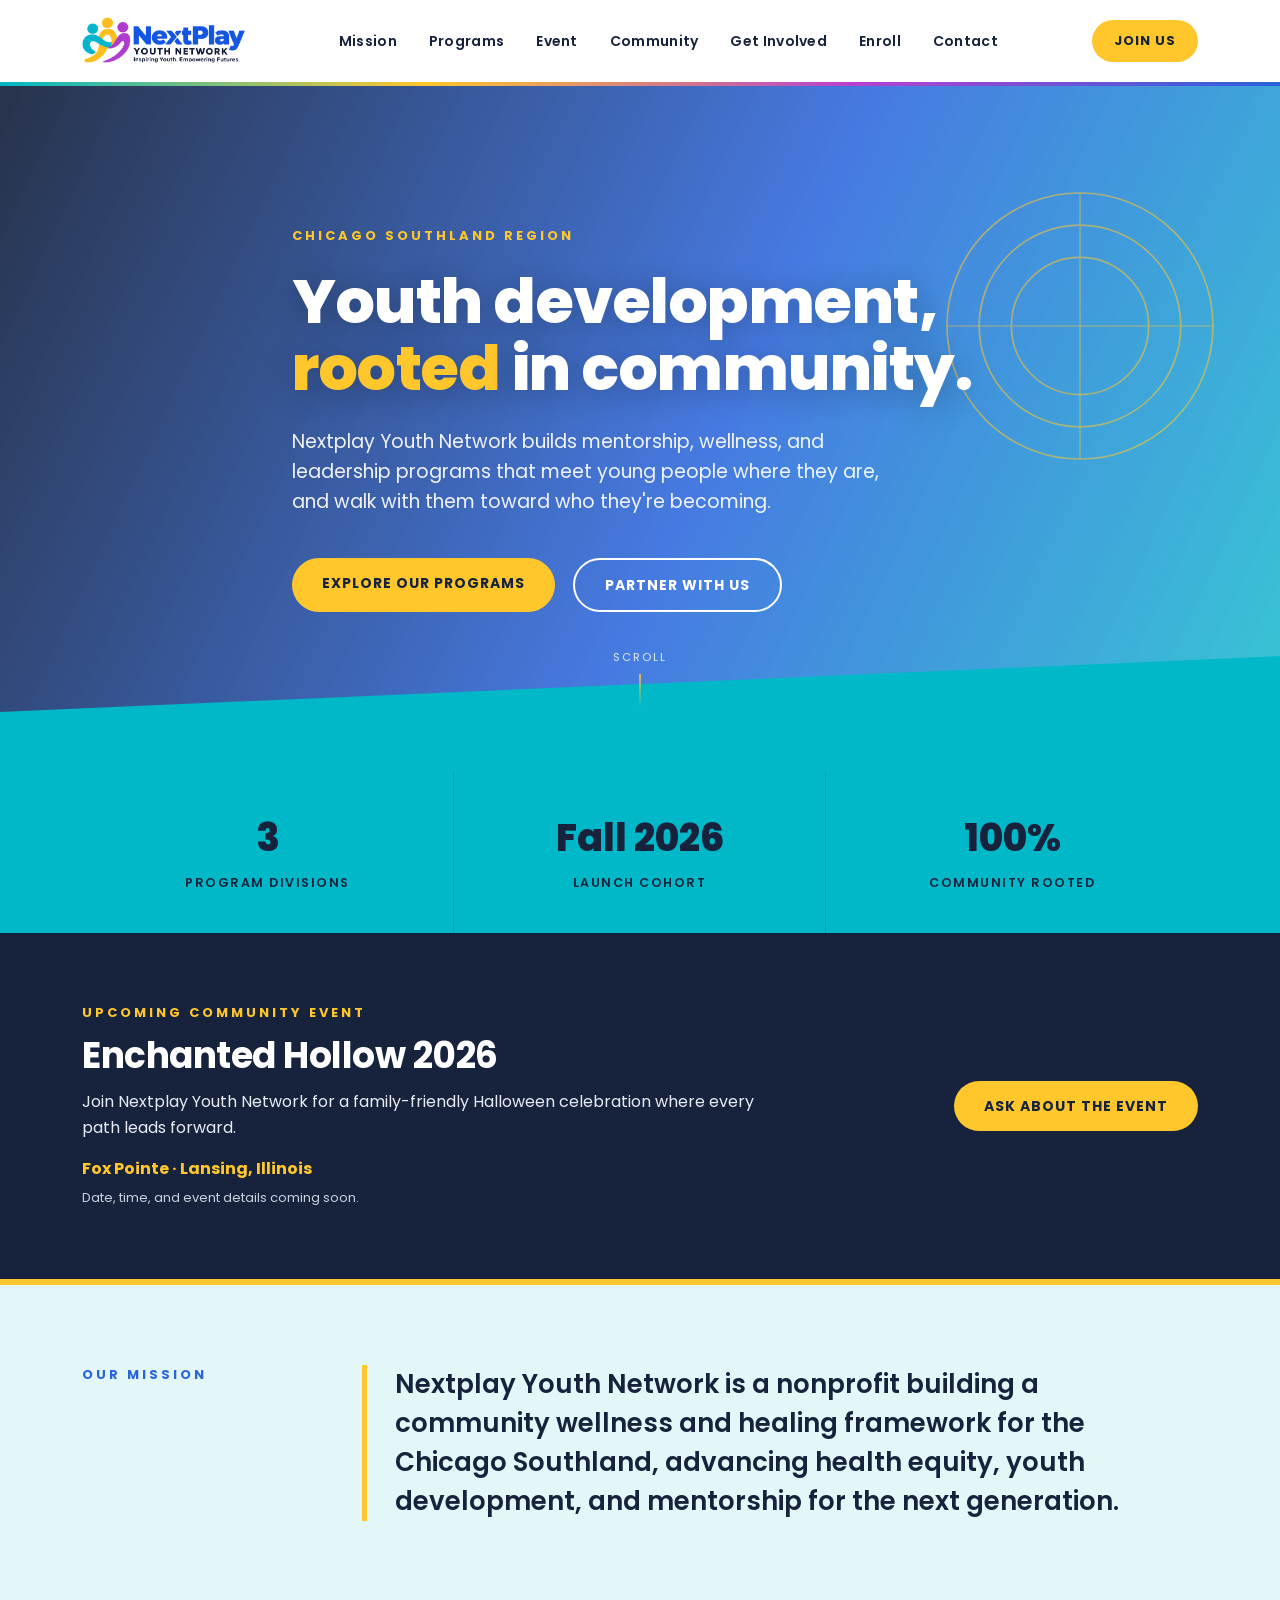
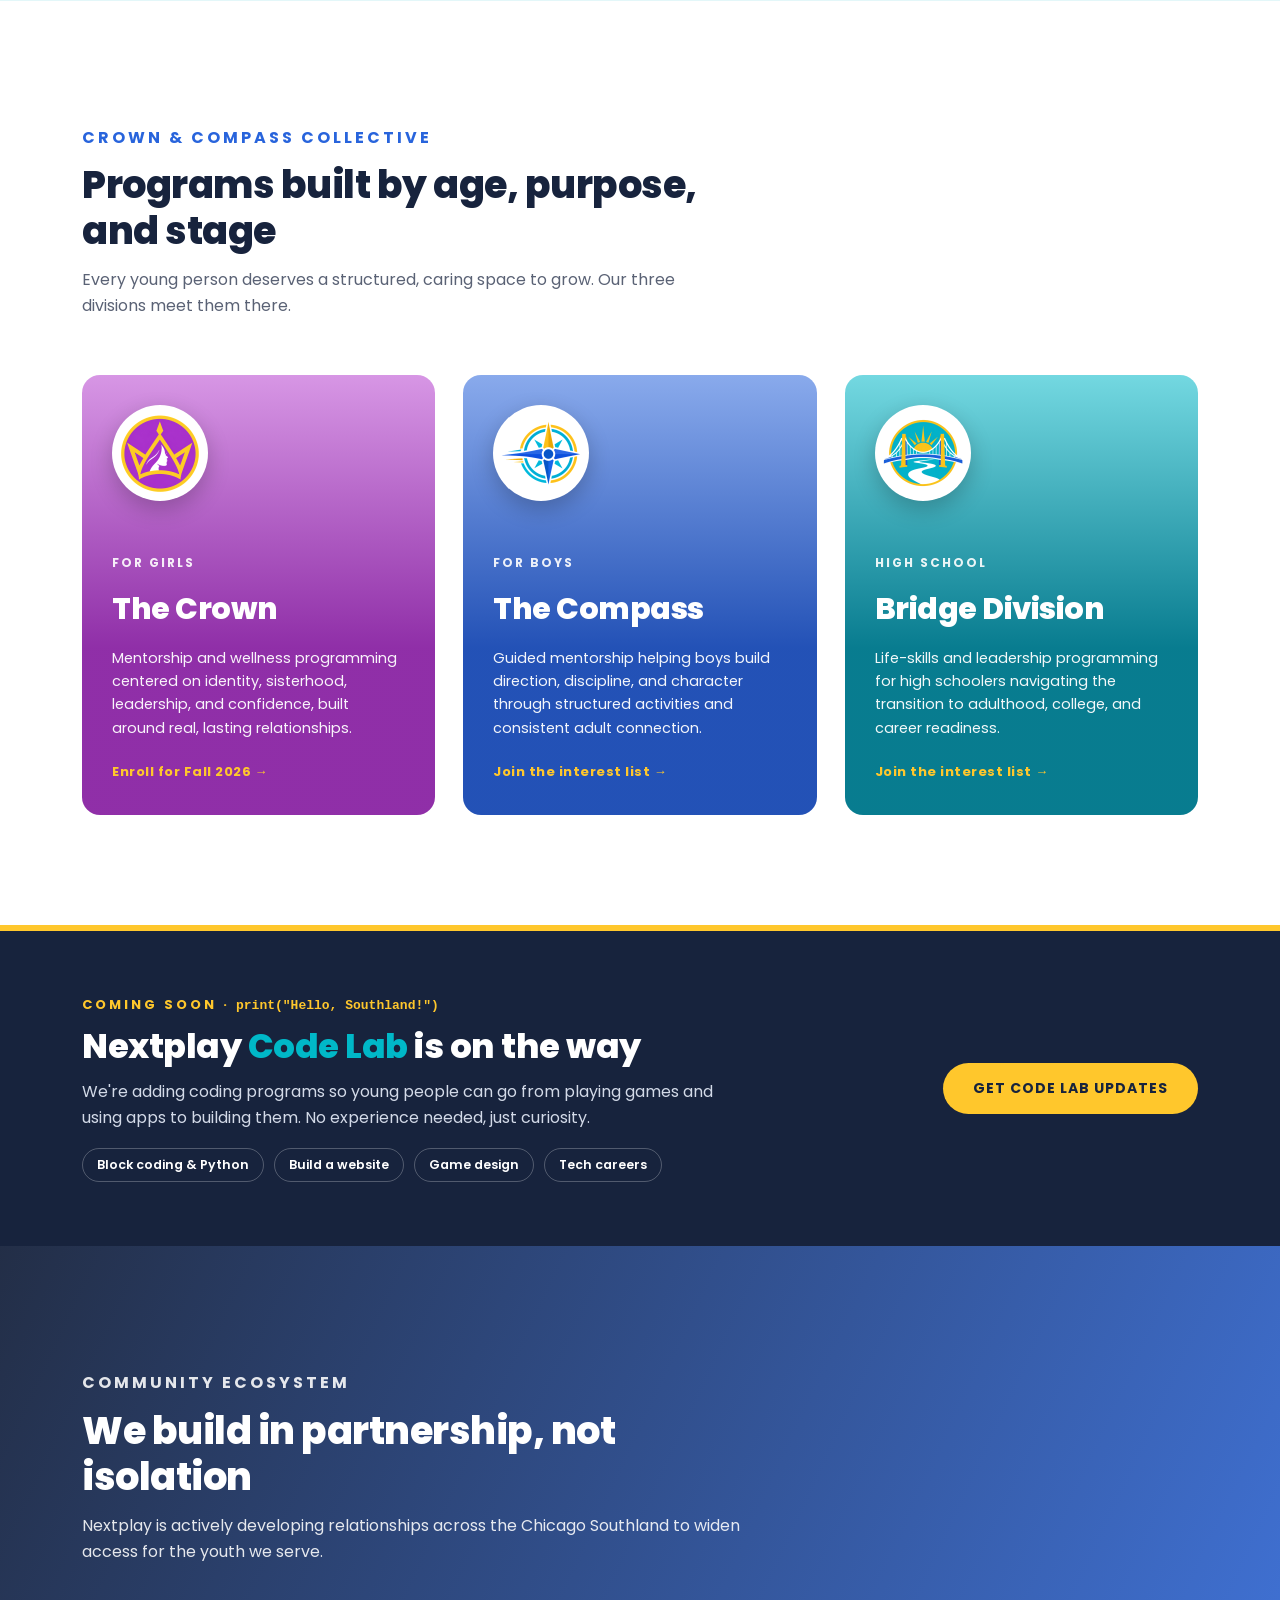
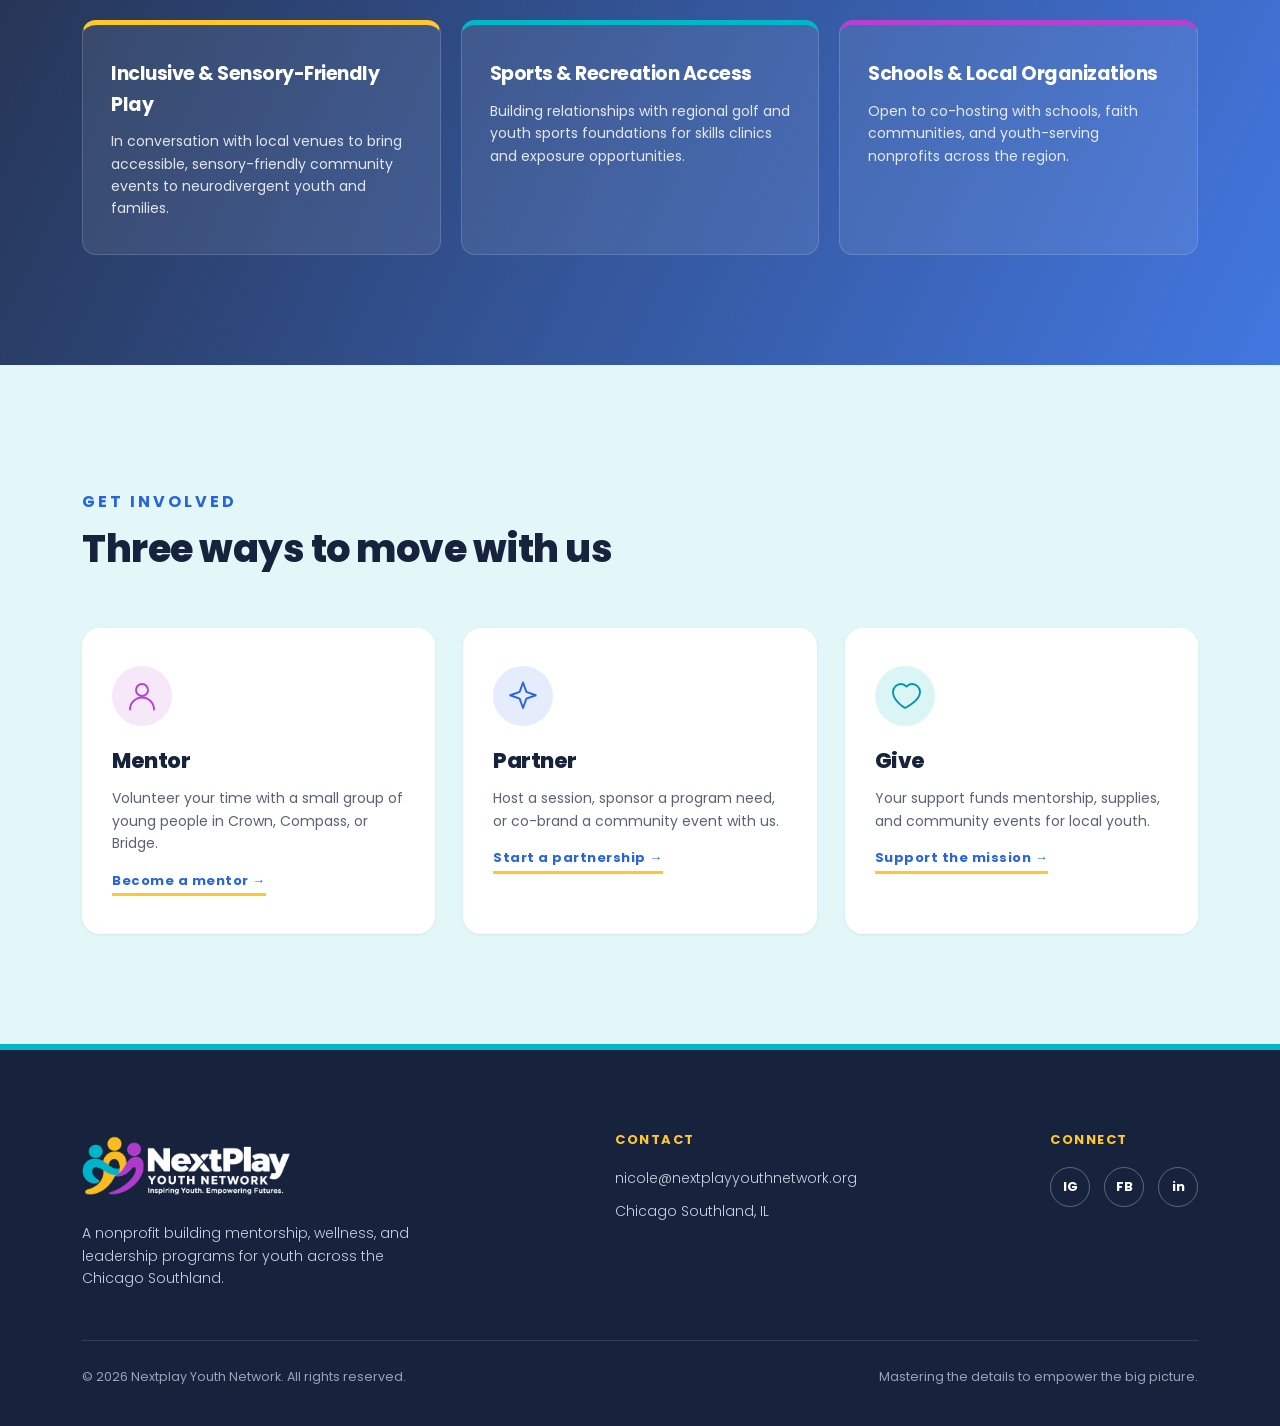
==== index.html @ 308d1b40 "Merge 7c737119743d93fb467760d192dd703721498963 into 0a65daa3599c1ee397dfd725bfc3ded04be7411e" ====
<!DOCTYPE html>
<html lang="en">
<head>
<meta charset="UTF-8" />
<meta name="viewport" content="width=device-width, initial-scale=1.0" />
<title>Nextplay Youth Network</title>
<meta name="description" content="Nextplay Youth Network builds mentorship, wellness, and leadership programs for youth across the Chicago Southland." />
<meta property="og:title" content="Nextplay Youth Network" />
<meta property="og:description" content="Mentorship. Leadership. Community. Home of The Crown, The Compass, and Bridge Division." />
<meta property="og:image" content="https://www.nextplayyouthnetwork.org/og-banner.png" />
<meta property="og:url" content="https://www.nextplayyouthnetwork.org" />
<meta name="twitter:card" content="summary_large_image" />
<meta name="theme-color" content="#2864DC" />
<link rel="icon" type="image/png" href="favicon.png" />
<link rel="apple-touch-icon" href="favicon.png" />
<link rel="preconnect" href="https://fonts.googleapis.com">
<link rel="preconnect" href="https://fonts.gstatic.com" crossorigin>
<link href="https://fonts.googleapis.com/css2?family=Poppins:wght@300;400;500;600;700;800&display=swap" rel="stylesheet">
<style>
  :root{
    --turq:#00B8C8;
    --turq-soft:#E3F7F9;
    --royal:#2864DC;
    --orchid:#B640CF;
    --gold:#FFC72C;
    --paper:#FFFFFF;
    --navy:#17233D;
    --navy-deep:#0F1830;
    --ink:#17233D;
    --gray:#5A6275;
  }
  *{box-sizing:border-box; margin:0; padding:0;}
  html{scroll-behavior:smooth;}
  body{ font-family:'Poppins', sans-serif; color:var(--ink); background:var(--paper); line-height:1.6; overflow-x:hidden; }
  h1,h2,h3,h4,.display{font-family:'Poppins', sans-serif; letter-spacing:-0.5px;}
  a{text-decoration:none; color:inherit;}
  img{display:block; max-width:100%;}
  .wrap{max-width:1180px; margin:0 auto; padding:0 32px;}
  .eyebrow{font-size:13px; font-weight:700; letter-spacing:3px; text-transform:uppercase; color:var(--gold);}
  .eyebrow.dark{color:var(--royal);}

  /* ---------- Reveal-on-scroll ---------- */
  .reveal{ opacity:0; transform:translateY(24px); transition:opacity .7s ease, transform .7s ease; }
  .reveal.in{ opacity:1; transform:translateY(0); }
  .reveal-delay-1{ transition-delay:.08s; }
  .reveal-delay-2{ transition-delay:.16s; }
  .reveal-delay-3{ transition-delay:.24s; }

  /* ---------- NAV ---------- */
  header{ position:sticky; top:0; z-index:50; background:rgba(255,255,255,0.97); backdrop-filter: blur(6px); border-bottom:4px solid transparent; border-image:linear-gradient(90deg,var(--turq),var(--gold),var(--orchid),var(--royal)) 1; transition: box-shadow .3s ease;}
  header.scrolled{ box-shadow:0 6px 24px rgba(23,35,61,0.12); }
  nav{ display:flex; align-items:center; justify-content:space-between; padding:12px 32px; max-width:1180px; margin:0 auto; position:relative;}
  .logo img{ height:58px; width:auto; }
  .nav-links{ display:flex; gap:32px; list-style:none;}
  .nav-links a{ color:var(--navy); font-size:14px; font-weight:600; letter-spacing:0.3px; position:relative; padding-bottom:4px;}
  .nav-links a::after{ content:""; position:absolute; left:0; bottom:0; width:0; height:3px; border-radius:2px; background:var(--gold); transition:width .25s ease;}
  .nav-links a:hover{color:var(--royal);}
  .nav-links a:hover::after{ width:100%; }
  .nav-cta{ background:var(--gold); color:var(--navy); padding:11px 22px; border-radius:40px; font-size:13px; font-weight:700; letter-spacing:1px; text-transform:uppercase; transition:transform .2s ease, box-shadow .2s ease;}
  .nav-cta:hover{ transform:translateY(-2px); box-shadow:0 8px 20px rgba(255,199,44,0.45);}
  .menu-btn{display:none; background:none; border:none; color:var(--royal); font-size:28px; cursor:pointer;}

  /* ---------- HERO ---------- */
  .hero{
    position:relative; color:var(--paper); padding:140px 0 160px; overflow:hidden;
    background:
      linear-gradient(115deg, rgba(23,35,61,0.93) 0%, rgba(40,100,220,0.86) 55%, rgba(0,184,200,0.78) 100%),
      url('https://images.unsplash.com/photo-1582213782179-e0d53f98f2ca?fm=jpg&q=80&w=2400&auto=format&fit=crop') center 30% / cover no-repeat;
  }
  .hero::after{ content:""; position:absolute; bottom:-120px; left:0; right:0; height:180px; background:var(--turq); transform:skewY(-2.5deg); transform-origin:left; z-index:1;}
  .hero-inner{position:relative; z-index:2; max-width:760px;}
  .hero h1{ font-size:62px; line-height:1.08; font-weight:800; margin:22px 0 24px; text-shadow:0 4px 30px rgba(0,0,0,0.25);}
  .hero h1 em{ color:var(--gold); font-style:normal; }
  .hero p.lead{ font-size:19px; color:rgba(255,255,255,0.92); max-width:600px; font-weight:400;}
  .hero-ctas{ margin-top:40px; display:flex; gap:18px; flex-wrap:wrap;}
  .btn{ display:inline-block; padding:14px 30px; font-size:14px; font-weight:700; letter-spacing:1px; text-transform:uppercase; border-radius:40px; transition:transform .18s ease, box-shadow .18s ease;}
  .btn:hover{ transform:translateY(-3px); }
  .btn-gold{ background:var(--gold); color:var(--navy); }
  .btn-gold:hover{ box-shadow:0 12px 28px rgba(255,199,44,0.45); }
  .btn-outline{ border:2px solid var(--paper); color:var(--paper); }
  .btn-outline:hover{ background:rgba(255,255,255,0.14); }

  .ring-motif{ position:absolute; right:60px; top:100px; width:280px; height:280px; z-index:1; opacity:0.55; animation: spin-slow 60s linear infinite;}
  @keyframes spin-slow{ from{ transform:rotate(0deg);} to{ transform:rotate(360deg);} }

  .scroll-cue{ position:absolute; bottom:64px; left:50%; transform:translateX(-50%); z-index:2; display:flex; flex-direction:column; align-items:center; gap:8px; color:var(--paper); font-size:11px; letter-spacing:2px; text-transform:uppercase; opacity:.85;}
  .scroll-cue .dot{ width:2px; height:34px; background:linear-gradient(var(--gold), transparent); animation:scrollpulse 1.8s ease-in-out infinite;}
  @keyframes scrollpulse{ 0%,100%{opacity:.3;} 50%{opacity:1;} }

  /* ---------- STATS STRIP ---------- */
  .stats{ background:var(--turq); padding:0; position:relative; z-index:2;}
  .stats .wrap{ display:grid; grid-template-columns:repeat(3,1fr); }
  .stat-item{ padding:36px 32px 40px; text-align:center; border-right:1px solid rgba(23,35,61,0.15);}
  .stat-item:last-child{ border-right:none; }
  .stat-num{ font-size:38px; font-weight:800; color:var(--navy);}
  .stat-label{ font-size:12.5px; font-weight:600; letter-spacing:1.5px; text-transform:uppercase; color:var(--navy); margin-top:4px;}

  /* ---------- FEATURED EVENT ---------- */
  .featured-event{ background:var(--navy); color:var(--paper); padding:70px 0; border-bottom:6px solid var(--gold); }
  .featured-event .wrap{ display:flex; align-items:center; justify-content:space-between; gap:36px; flex-wrap:wrap; }
  .featured-event h2{ font-size:36px; line-height:1.2; margin:10px 0 12px; }
  .featured-event p.event-copy{ max-width:690px; color:#E7EBF3; font-size:16px; }
  .featured-event .event-place{ color:var(--gold); font-weight:700; margin:16px 0 0; }
  .featured-event .event-note{ font-size:13px; color:#C9D0DE; margin-top:6px; }
  .featured-event .btn{ flex-shrink:0; }

  /* ---------- MISSION STRIP ---------- */
  .mission{ background:var(--turq-soft); padding:80px 0; }
  .mission .wrap{ display:flex; gap:60px; align-items:flex-start; flex-wrap:wrap;}
  .mission-label{ flex:0 0 220px; }
  .mission-text{ flex:1 1 480px; font-size:26px; font-weight:600; color:var(--navy); line-height:1.5; border-left:5px solid var(--gold); padding-left:28px;}

  /* ---------- SECTION HEADERS ---------- */
  section{ padding:110px 0; }
  .section-head{ max-width:660px; margin-bottom:56px;}
  .section-head h2{ font-size:38px; font-weight:800; color:var(--navy); margin-top:12px; line-height:1.2;}
  .section-head p{ color:var(--gray); font-size:16px; margin-top:14px;}

  /* ---------- PROGRAMS ---------- */
  .programs-grid{ display:grid; grid-template-columns:repeat(3, 1fr); gap:28px; }
  .program-card{
    position:relative; border-radius:18px; overflow:hidden; color:var(--paper); min-height:440px;
    display:flex; flex-direction:column; justify-content:flex-end; padding:30px 30px 32px;
    isolation:isolate; transition:transform .35s ease, box-shadow .35s ease;
  }
  .program-card:hover{ transform:translateY(-8px); box-shadow:0 24px 48px rgba(23,35,61,0.28); }
  .program-card::before{ content:""; position:absolute; inset:0; background-size:cover; background-position:center; z-index:-2; transition:transform .5s ease;}
  .program-card:hover::before{ transform:scale(1.08); }
  .program-card::after{ content:""; position:absolute; inset:0; z-index:-1; }
  .program-card.crown::before{ background-image:url('https://images.unsplash.com/photo-1511632765486-a01980e01a18?fm=jpg&q=80&w=1400&auto=format&fit=crop'); }
  .program-card.crown::after{ background:linear-gradient(180deg, rgba(182,64,207,0.55) 0%, rgba(140,40,165,0.97) 62%); }
  .program-card.compass::before{ background-image:url('https://images.unsplash.com/photo-1506869640319-fe1a24fd76dc?fm=jpg&q=80&w=1400&auto=format&fit=crop'); }
  .program-card.compass::after{ background:linear-gradient(180deg, rgba(40,100,220,0.55) 0%, rgba(28,76,180,0.97) 62%); }
  .program-card.bridge::before{ background-image:url('https://images.unsplash.com/photo-1646608220382-4f20ec40b01d?fm=jpg&q=80&w=1400&auto=format&fit=crop'); }
  .program-card.bridge::after{ background:linear-gradient(180deg, rgba(0,184,200,0.55) 0%, rgba(0,120,140,0.97) 62%); }
  .program-badge{ margin-bottom:auto; flex-shrink:0; width:96px; height:96px; border-radius:50%; background:var(--paper); padding:8px; box-shadow:0 8px 22px rgba(0,0,0,0.22); }
  .program-badge img{ width:100%; height:100%; object-fit:contain; }
  .program-tag{ font-size:12px; letter-spacing:2px; text-transform:uppercase; color:var(--paper); font-weight:700; opacity:.9;}
  .program-card h3{ font-size:30px; margin:10px 0 14px; font-weight:800;}
  .program-card p{ font-size:14.5px; color:rgba(255,255,255,0.95); font-weight:400;}
  .program-foot{ margin-top:22px; font-size:13px; font-weight:700; color:var(--gold); letter-spacing:0.5px;}

  /* ---------- IMPACT / ECOSYSTEM ---------- */
  .ecosystem{ position:relative; color:var(--paper); background: linear-gradient(115deg, rgba(23,35,61,0.95), rgba(40,100,220,0.88)), url('https://images.unsplash.com/photo-1593896385987-16bcbf9451e5?fm=jpg&q=80&w=2000&auto=format&fit=crop') center / cover no-repeat fixed; }
  .ecosystem .section-head p{ color:rgba(255,255,255,0.88); }
  .eco-grid{ display:grid; grid-template-columns:repeat(3,1fr); gap:20px;}
  .eco-item{ background:rgba(255,255,255,0.08); border:1px solid rgba(255,255,255,0.16); border-top:5px solid var(--gold); border-radius:14px; padding:34px 28px; transition:background .25s ease, transform .25s ease;}
  .eco-item:nth-child(2){ border-top-color:var(--turq); }
  .eco-item:nth-child(3){ border-top-color:var(--orchid); }
  .eco-item:hover{ background:rgba(255,255,255,0.14); transform:translateY(-4px); }
  .eco-item h4{ font-size:19px; color:var(--paper); margin-bottom:10px; font-weight:700;}
  .eco-item p{ font-size:14px; color:rgba(255,255,255,0.85); font-weight:400;}

  /* ---------- GET INVOLVED ---------- */
  .involved{ background:var(--turq-soft); }
  .involved-grid{ display:grid; grid-template-columns:repeat(3,1fr); gap:28px;}
  .involved-card{ background:var(--paper); padding:38px 30px; border-radius:18px; box-shadow:0 1px 3px rgba(23,35,61,0.08); transition:transform .25s ease, box-shadow .25s ease;}
  .involved-card:hover{ transform:translateY(-6px); box-shadow:0 20px 40px rgba(23,35,61,0.12); }
  .involved-icon{ width:60px; height:60px; border-radius:50%; display:flex; align-items:center; justify-content:center; padding:12px; }
  .involved-icon svg{ width:100%; height:100%; }
  .involved-card:nth-child(1) .involved-icon{ background:rgba(182,64,207,0.12); color:var(--orchid); }
  .involved-card:nth-child(2) .involved-icon{ background:rgba(40,100,220,0.12); color:var(--royal); }
  .involved-card:nth-child(3) .involved-icon{ background:rgba(0,184,200,0.14); color:#0097A4; }
  .involved-card h3{ font-size:21px; font-weight:800; margin:18px 0 10px; color:var(--navy);}
  .involved-card p{ font-size:14px; color:var(--gray);}
  .involved-card a.link{ display:inline-block; margin-top:16px; font-size:13px; font-weight:700; color:var(--royal); letter-spacing:0.5px; border-bottom:3px solid var(--gold); padding-bottom:2px; transition:color .2s ease;}
  .involved-card a.link:hover{ color:var(--navy); }

  /* ---------- CONTACT / FOOTER ---------- */
  footer{ background:var(--navy); color:var(--paper); padding:80px 0 40px; border-top:6px solid var(--turq);}
  .footer-grid{ display:flex; justify-content:space-between; gap:40px; flex-wrap:wrap; padding-bottom:50px; border-bottom:1px solid rgba(255,255,255,0.12);}
  .footer-brand .logo img{ height:74px; margin-bottom:18px; }
  .footer-brand p{ color:#C9D0DE; font-size:14px; max-width:340px; font-weight:300;}
  .footer-col h4{ font-size:13px; letter-spacing:1.5px; text-transform:uppercase; color:var(--gold); margin-bottom:16px; font-weight:700;}
  .footer-col p, .footer-col a{ display:block; color:#C9D0DE; font-size:14px; margin-bottom:10px; font-weight:300;}
  .footer-col a:hover{ color:var(--turq); }
  .social-row{ display:flex; gap:14px; margin-top:8px;}
  .social-row a{ width:40px; height:40px; border:1px solid rgba(255,255,255,0.3); border-radius:50%; display:flex; align-items:center; justify-content:center; font-size:13px; font-weight:700; color:var(--paper); transition:background .2s ease, transform .2s ease;}
  .social-row a:hover{ background:var(--gold); border-color:var(--gold); color:var(--navy); transform:translateY(-3px); }
  .footer-bottom{ padding-top:26px; display:flex; justify-content:space-between; flex-wrap:wrap; gap:10px;}
  .footer-bottom p{ font-size:12.5px; color:#9AA3B8;}


  /* ---------- CODE LAB TEASER ---------- */
  .codelab-strip{ background:var(--navy); color:var(--paper); padding:64px 0; border-top:6px solid var(--gold); }
  .codelab-strip .wrap{ display:flex; align-items:center; justify-content:space-between; gap:36px; flex-wrap:wrap; }
  .codelab-strip h2{ font-size:34px; line-height:1.2; margin:10px 0 12px; font-weight:800; }
  .codelab-strip h2 em{ font-style:normal; color:var(--turq); }
  .codelab-strip p.cl-copy{ max-width:640px; color:#D3DAE8; font-size:16px; }
  .cl-tags{ display:flex; flex-wrap:wrap; gap:10px; margin-top:18px; }
  .cl-tags span{ font-size:12.5px; font-weight:600; padding:6px 14px; border-radius:30px; border:1px solid rgba(255,255,255,0.25); color:var(--paper); }
  .cl-code{ font-family:ui-monospace, Menlo, Consolas, monospace; font-size:13px; color:var(--gold); text-transform:none; letter-spacing:0; }

  @media (max-width: 860px){
    .wrap{ padding:0 20px; }
    nav{ padding:10px 20px; }
    .logo img{ height:46px; }
    .nav-links{ display:none; }
    .nav-cta{ display:none; }
    .menu-btn{ display:block; }
    .hero h1{ font-size:40px; }
    .ring-motif{ width:180px; height:180px; right:-40px; top:40px; opacity:.3; }
    .mission .wrap{ flex-direction:column; gap:20px;}
    .mission-label, .mission-text{ flex:none; }
    .mission-text{ font-size:21px; padding-left:20px; }
    .scroll-cue{ display:none; }
    .programs-grid, .eco-grid, .involved-grid{ grid-template-columns:1fr; }
    .stats .wrap{ grid-template-columns:1fr; }
    .stat-item{ border-right:none; border-bottom:1px solid rgba(23,35,61,0.15);}
    .hero{ padding:90px 0 130px; background-attachment:scroll;}
    .ecosystem{ background-attachment:scroll; }
    section{ padding:70px 0; }
    .section-head h2{ font-size:30px; }
    .featured-event{ padding:56px 0; }
    .featured-event h2{ font-size:30px; }
    .codelab-strip h2{ font-size:28px; }
  }
</style>
</head>
<body>

<header id="siteHeader">
  <nav>
    <a href="#top" class="logo"><img src="nextplay-logo.png" alt="Nextplay Youth Network" /></a>
    <ul class="nav-links">
      <li><a href="#mission">Mission</a></li>
      <li><a href="#programs">Programs</a></li>
      <li><a href="#event">Event</a></li>
      <li><a href="#community">Community</a></li>
      <li><a href="#involved">Get Involved</a></li>
      <li><a href="join.html#enroll">Enroll</a></li>
      <li><a href="#contact">Contact</a></li>
    </ul>
    <a href="join.html" class="nav-cta">Join Us</a>
    <button class="menu-btn">&#9776;</button>
  </nav>
</header>

<section class="hero" id="top">
  <svg class="ring-motif" viewBox="0 0 200 200" fill="none" xmlns="http://www.w3.org/2000/svg">
    <circle cx="100" cy="100" r="95" stroke="#FFC72C" stroke-width="1.2"/>
    <circle cx="100" cy="100" r="72" stroke="#FFC72C" stroke-width="1.2"/>
    <circle cx="100" cy="100" r="49" stroke="#FFC72C" stroke-width="1.2"/>
    <line x1="100" y1="5" x2="100" y2="195" stroke="#FFC72C" stroke-width="0.8"/>
    <line x1="5" y1="100" x2="195" y2="100" stroke="#FFC72C" stroke-width="0.8"/>
  </svg>
  <div class="wrap hero-inner">
    <p class="eyebrow reveal in">Chicago Southland Region</p>
    <h1 class="reveal in">Youth development,<br><em>rooted</em> in community.</h1>
    <p class="lead reveal in">Nextplay Youth Network builds mentorship, wellness, and leadership programs that meet young people where they are, and walk with them toward who they're becoming.</p>
    <div class="hero-ctas reveal in">
      <a href="#programs" class="btn btn-gold">Explore Our Programs</a>
      <a href="#involved" class="btn btn-outline">Partner With Us</a>
    </div>
  </div>
  <div class="scroll-cue"><span>Scroll</span><span class="dot"></span></div>
</section>

<div class="stats">
  <div class="wrap">
    <div class="stat-item reveal"><div class="stat-num">3</div><div class="stat-label">Program Divisions</div></div>
    <div class="stat-item reveal reveal-delay-1"><div class="stat-num">Fall 2026</div><div class="stat-label">Launch Cohort</div></div>
    <div class="stat-item reveal reveal-delay-2"><div class="stat-num">100%</div><div class="stat-label">Community Rooted</div></div>
  </div>
</div>

<section class="featured-event" id="event" aria-labelledby="event-title">
  <div class="wrap">
    <div class="reveal">
      <p class="eyebrow">Upcoming Community Event</p>
      <h2 id="event-title">Enchanted Hollow 2026</h2>
      <p class="event-copy">Join Nextplay Youth Network for a family-friendly Halloween celebration where every path leads forward.</p>
      <p class="event-place">Fox Pointe &middot; Lansing, Illinois</p>
      <p class="event-note">Date, time, and event details coming soon.</p>
    </div>
    <a href="mailto:nicole@nextplayyouthnetwork.org?subject=Enchanted%20Hollow%202026" class="btn btn-gold">Ask About the Event</a>
  </div>
</section>

<section class="mission" id="mission">
  <div class="wrap">
    <div class="mission-label reveal">
      <p class="eyebrow dark">Our Mission</p>
    </div>
    <p class="mission-text reveal reveal-delay-1">Nextplay Youth Network is a nonprofit building a community wellness and healing framework for the Chicago Southland, advancing health equity, youth development, and mentorship for the next generation.</p>
  </div>
</section>

<section id="programs">
  <div class="wrap">
    <div class="section-head reveal">
      <p class="eyebrow dark">Crown & Compass Collective</p>
      <h2>Programs built by age, purpose, and stage</h2>
      <p>Every young person deserves a structured, caring space to grow. Our three divisions meet them there.</p>
    </div>
    <div class="programs-grid">
      <div class="program-card crown reveal">
        <div class="program-badge"><img src="crown-emblem.png" alt="The Crown emblem" /></div>
        <div>
          <span class="program-tag">For Girls</span>
          <h3>The Crown</h3>
          <p>Mentorship and wellness programming centered on identity, sisterhood, leadership, and confidence, built around real, lasting relationships.</p>
        </div>
        <a href="join.html#enroll" class="program-foot">Enroll for Fall 2026 &rarr;</a>
      </div>
      <div class="program-card compass reveal reveal-delay-1">
        <div class="program-badge"><img src="compass-emblem.png" alt="The Compass emblem" /></div>
        <div>
          <span class="program-tag">For Boys</span>
          <h3>The Compass</h3>
          <p>Guided mentorship helping boys build direction, discipline, and character through structured activities and consistent adult connection.</p>
        </div>
        <a href="join.html#interest" class="program-foot">Join the interest list &rarr;</a>
      </div>
      <div class="program-card bridge reveal reveal-delay-2">
        <div class="program-badge"><img src="bridge-emblem.png" alt="Bridge Division emblem" /></div>
        <div>
          <span class="program-tag">High School</span>
          <h3>Bridge Division</h3>
          <p>Life-skills and leadership programming for high schoolers navigating the transition to adulthood, college, and career readiness.</p>
        </div>
        <a href="join.html#interest" class="program-foot">Join the interest list &rarr;</a>
      </div>
    </div>
  </div>
</section>

<section class="codelab-strip" id="codelab" aria-labelledby="codelab-title">
  <div class="wrap">
    <div class="reveal">
      <p class="eyebrow">Coming Soon &middot; <span class="cl-code">print("Hello, Southland!")</span></p>
      <h2 id="codelab-title">Nextplay <em>Code Lab</em> is on the way</h2>
      <p class="cl-copy">We're adding coding programs so young people can go from playing games and using apps to building them. No experience needed, just curiosity.</p>
      <div class="cl-tags"><span>Block coding &amp; Python</span><span>Build a website</span><span>Game design</span><span>Tech careers</span></div>
    </div>
    <a href="join.html#codelab" class="btn btn-gold">Get Code Lab Updates</a>
  </div>
</section>

<section class="ecosystem" id="community">
  <div class="wrap">
    <div class="section-head reveal">
      <p class="eyebrow">Community Ecosystem</p>
      <h2 style="color:#fff;">We build in partnership, not isolation</h2>
      <p>Nextplay is actively developing relationships across the Chicago Southland to widen access for the youth we serve.</p>
    </div>
    <div class="eco-grid reveal reveal-delay-1">
      <div class="eco-item">
        <h4>Inclusive & Sensory-Friendly Play</h4>
        <p>In conversation with local venues to bring accessible, sensory-friendly community events to neurodivergent youth and families.</p>
      </div>
      <div class="eco-item">
        <h4>Sports & Recreation Access</h4>
        <p>Building relationships with regional golf and youth sports foundations for skills clinics and exposure opportunities.</p>
      </div>
      <div class="eco-item">
        <h4>Schools & Local Organizations</h4>
        <p>Open to co-hosting with schools, faith communities, and youth-serving nonprofits across the region.</p>
      </div>
    </div>
  </div>
</section>

<section class="involved" id="involved">
  <div class="wrap">
    <div class="section-head reveal">
      <p class="eyebrow dark">Get Involved</p>
      <h2>Three ways to move with us</h2>
    </div>
    <div class="involved-grid">
      <div class="involved-card reveal">
        <div class="involved-icon">
          <svg viewBox="0 0 48 48" fill="none" xmlns="http://www.w3.org/2000/svg">
            <circle cx="24" cy="16" r="8" stroke="currentColor" stroke-width="2.5"/>
            <path d="M8 42c0-8.8 7.2-16 16-16s16 7.2 16 16" stroke="currentColor" stroke-width="2.5" stroke-linecap="round"/>
          </svg>
        </div>
        <h3>Mentor</h3>
        <p>Volunteer your time with a small group of young people in Crown, Compass, or Bridge.</p>
        <a href="join.html#mentor" class="link">Become a mentor &rarr;</a>
      </div>
      <div class="involved-card reveal reveal-delay-1">
        <div class="involved-icon">
          <svg viewBox="0 0 48 48" fill="none" xmlns="http://www.w3.org/2000/svg">
            <path d="M24 6l4.5 12.5L41 23l-12.5 4.5L24 40l-4.5-12.5L7 23l12.5-4.5L24 6z" stroke="currentColor" stroke-width="2.5" stroke-linejoin="round"/>
          </svg>
        </div>
        <h3>Partner</h3>
        <p>Host a session, sponsor a program need, or co-brand a community event with us.</p>
        <a href="join.html#interest" class="link">Start a partnership &rarr;</a>
      </div>
      <div class="involved-card reveal reveal-delay-2">
        <div class="involved-icon">
          <svg viewBox="0 0 48 48" fill="none" xmlns="http://www.w3.org/2000/svg">
            <path d="M24 40S8 30.5 8 18.5C8 12.7 12.7 8 18.5 8c3 0 5.7 1.3 7.5 3.4C27.8 9.3 30.5 8 33.5 8 39.3 8 44 12.7 44 18.5 44 30.5 24 40 24 40z" stroke="currentColor" stroke-width="2.5" stroke-linejoin="round"/>
          </svg>
        </div>
        <h3>Give</h3>
        <p>Your support funds mentorship, supplies, and community events for local youth.</p>
        <a href="#contact" class="link">Support the mission &rarr;</a>
      </div>
    </div>
  </div>
</section>

<footer id="contact">
  <div class="wrap">
    <div class="footer-grid">
      <div class="footer-brand">
        <a href="#top" class="logo"><img src="nextplay-logo-white.png" alt="Nextplay Youth Network" /></a>
        <p>A nonprofit building mentorship, wellness, and leadership programs for youth across the Chicago Southland.</p>
      </div>
      <div class="footer-col">
        <h4>Contact</h4>
        <a href="mailto:nicole@nextplayyouthnetwork.org">nicole@nextplayyouthnetwork.org</a>
        <p>Chicago Southland, IL</p>
      </div>
      <div class="footer-col">
        <h4>Connect</h4>
        <div class="social-row">
          <a href="https://www.instagram.com/nextplayyouthnetwork" title="Instagram" target="_blank">IG</a>
          <a href="https://www.facebook.com/nextplayyouthnetwork" title="Facebook" target="_blank">FB</a>
          <a href="https://www.linkedin.com/company/nextplayyouthnetwork" title="LinkedIn" target="_blank">in</a>
        </div>
      </div>
    </div>
    <div class="footer-bottom">
      <p>&copy; 2026 Nextplay Youth Network. All rights reserved.</p>
      <p>Mastering the details to empower the big picture.</p>
    </div>
  </div>
</footer>

<script>
  // Mobile menu
  const menuBtn = document.querySelector('.menu-btn');
  const navLinks = document.querySelector('.nav-links');
  menuBtn.addEventListener('click', () => {
    const open = navLinks.style.display === 'flex';
    navLinks.style.display = open ? 'none' : 'flex';
    navLinks.style.flexDirection = 'column';
    navLinks.style.position = 'absolute';
    navLinks.style.top = '70px';
    navLinks.style.right = '20px';
    navLinks.style.background = '#FFFFFF';
    navLinks.style.boxShadow = '0 12px 30px rgba(23,35,61,0.18)';
    navLinks.style.padding = '20px 28px';
    navLinks.style.borderRadius = '4px';
    navLinks.style.gap = '18px';
  });

  // Sticky header shadow on scroll
  const header = document.getElementById('siteHeader');
  window.addEventListener('scroll', () => {
    header.classList.toggle('scrolled', window.scrollY > 20);
  });

  // Scroll reveal animations
  const revealEls = document.querySelectorAll('.reveal');
  const io = new IntersectionObserver((entries) => {
    entries.forEach(entry => {
      if (entry.isIntersecting) {
        entry.target.classList.add('in');
        io.unobserve(entry.target);
      }
    });
  }, { threshold: 0.15 });
  revealEls.forEach(el => io.observe(el));
</script>

</body>
</html>
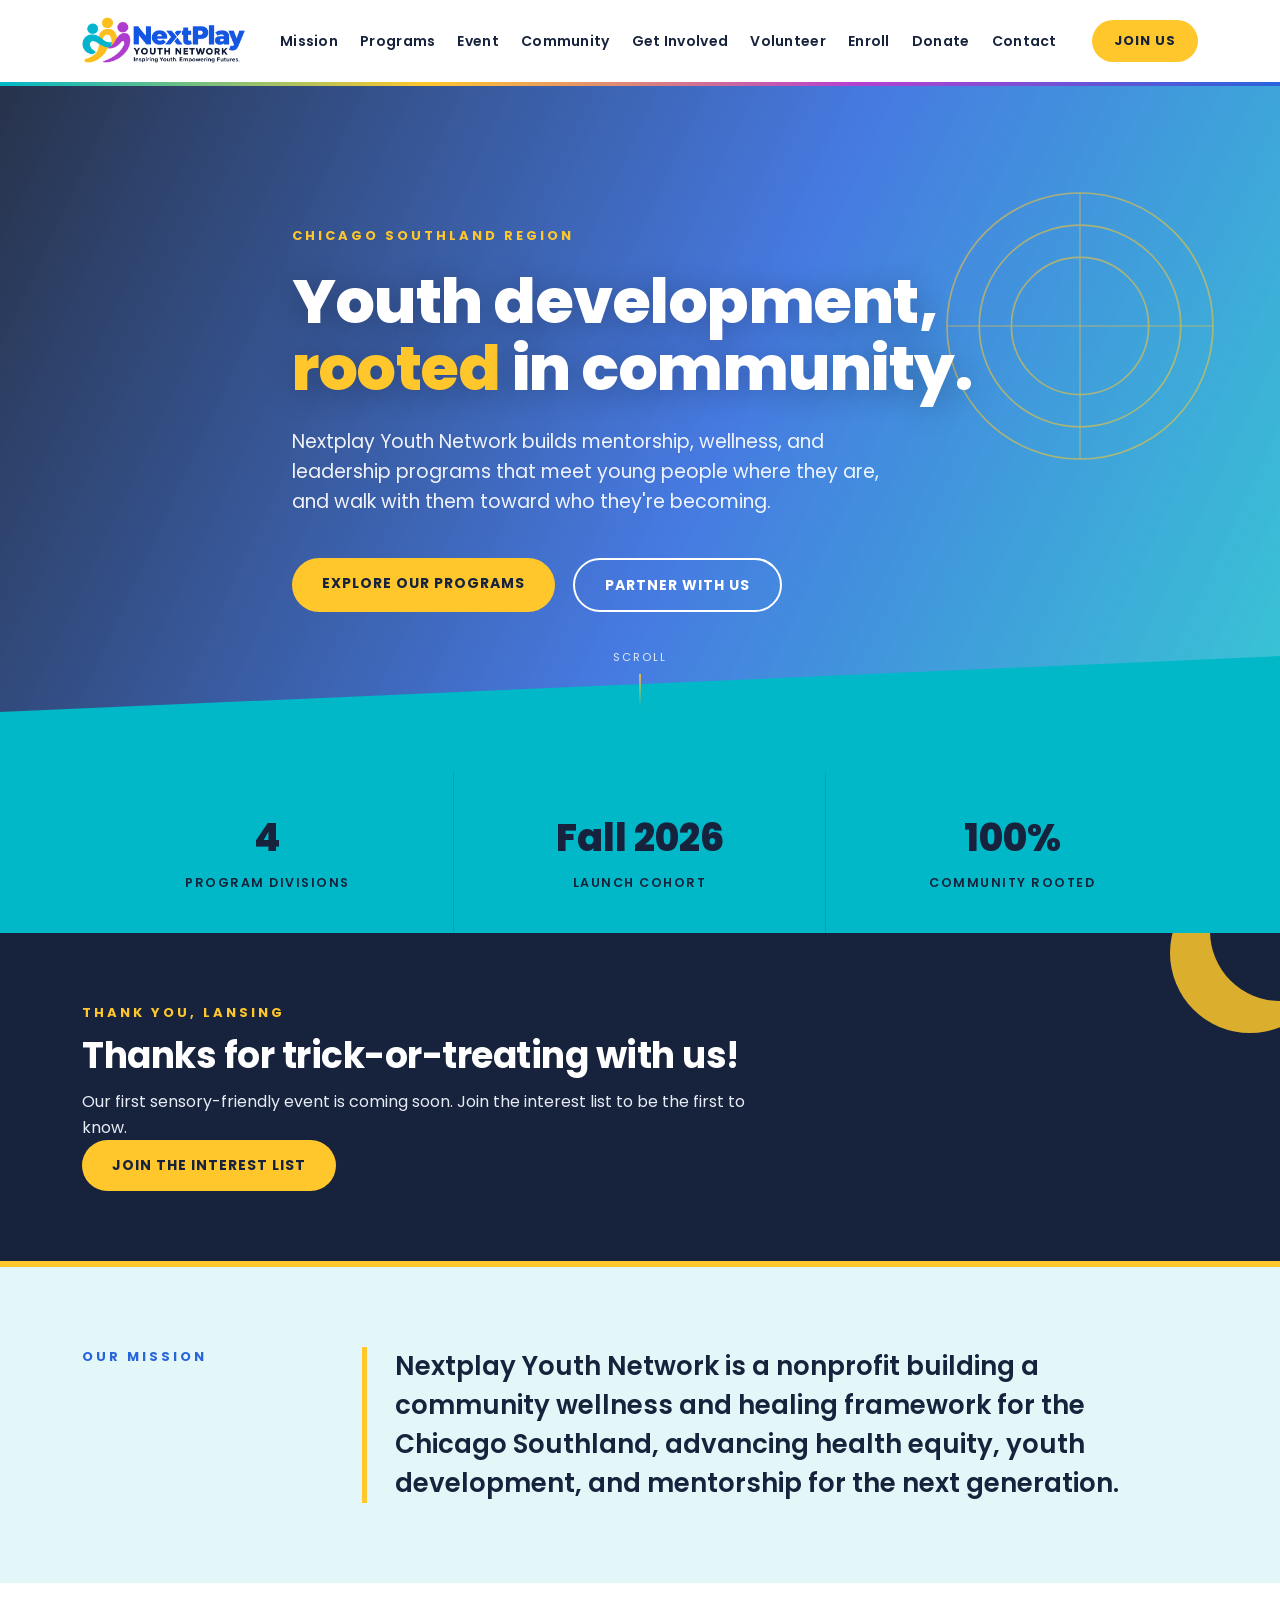
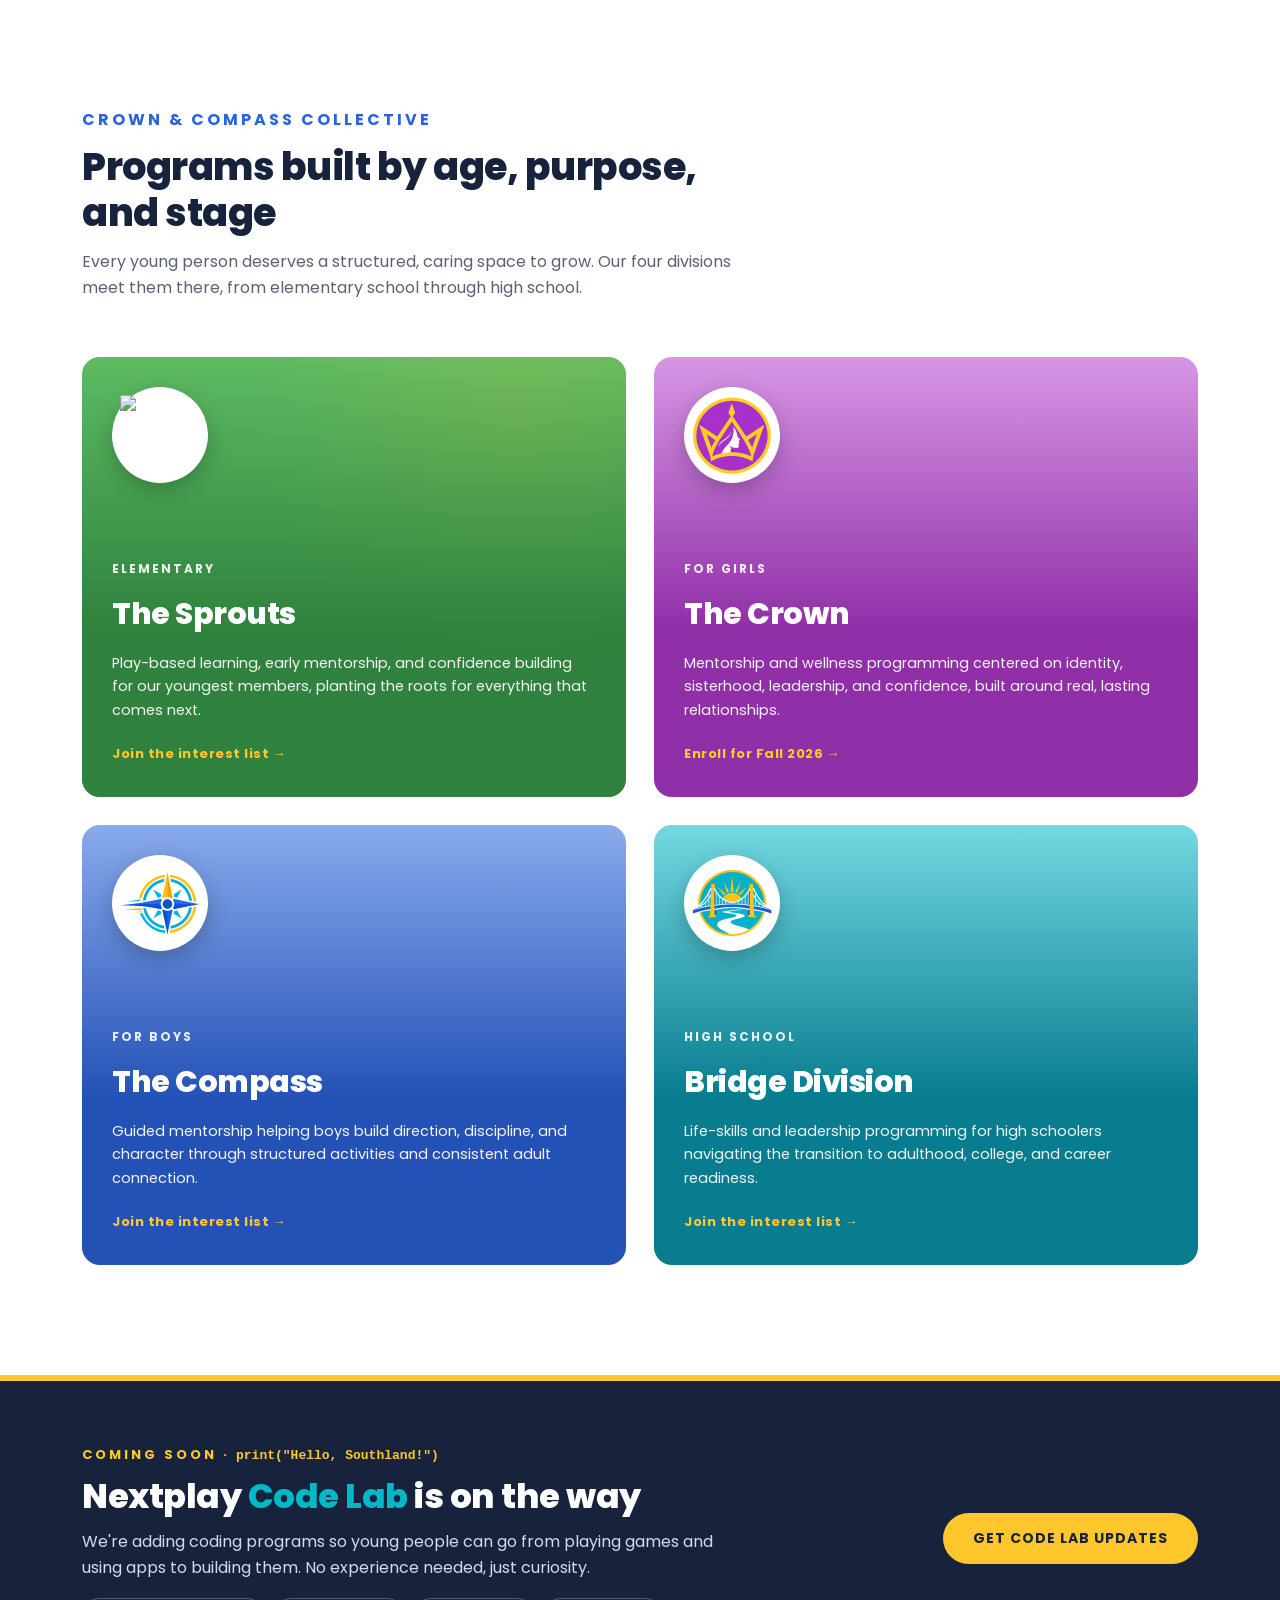
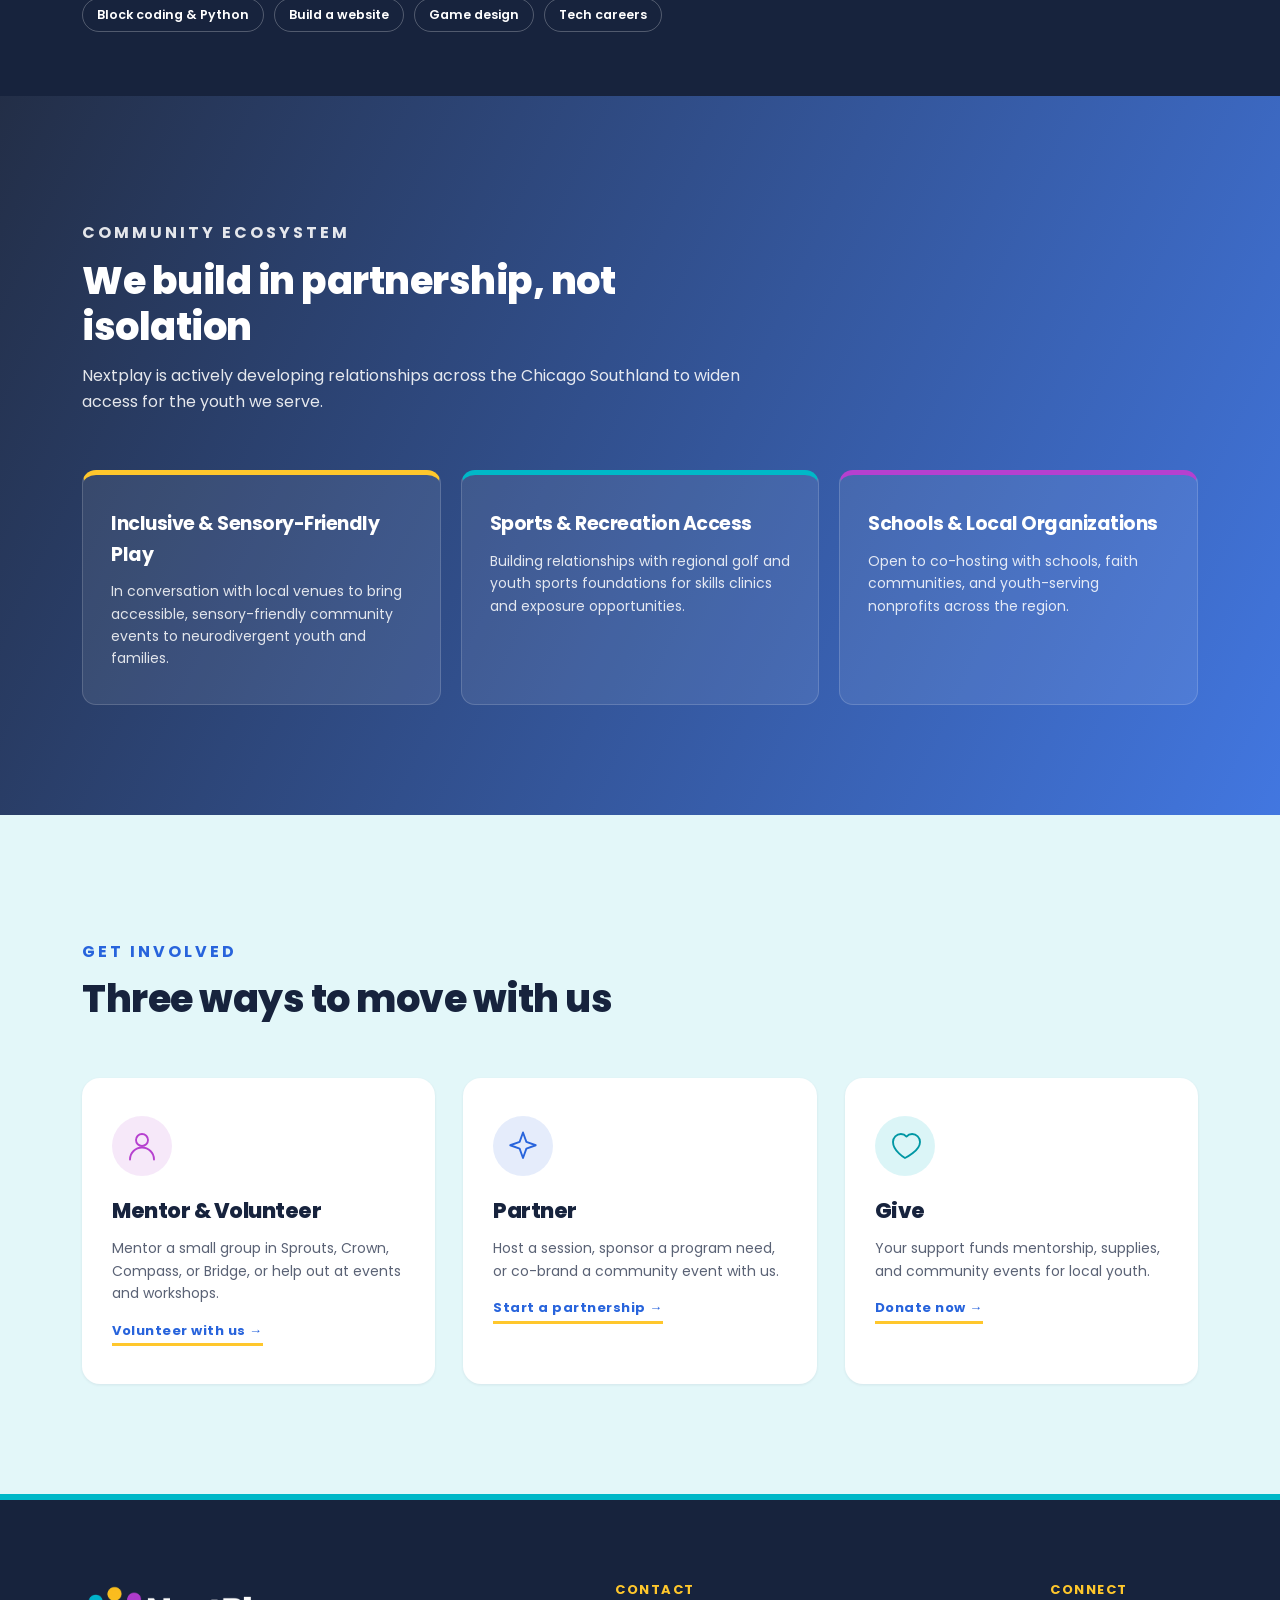
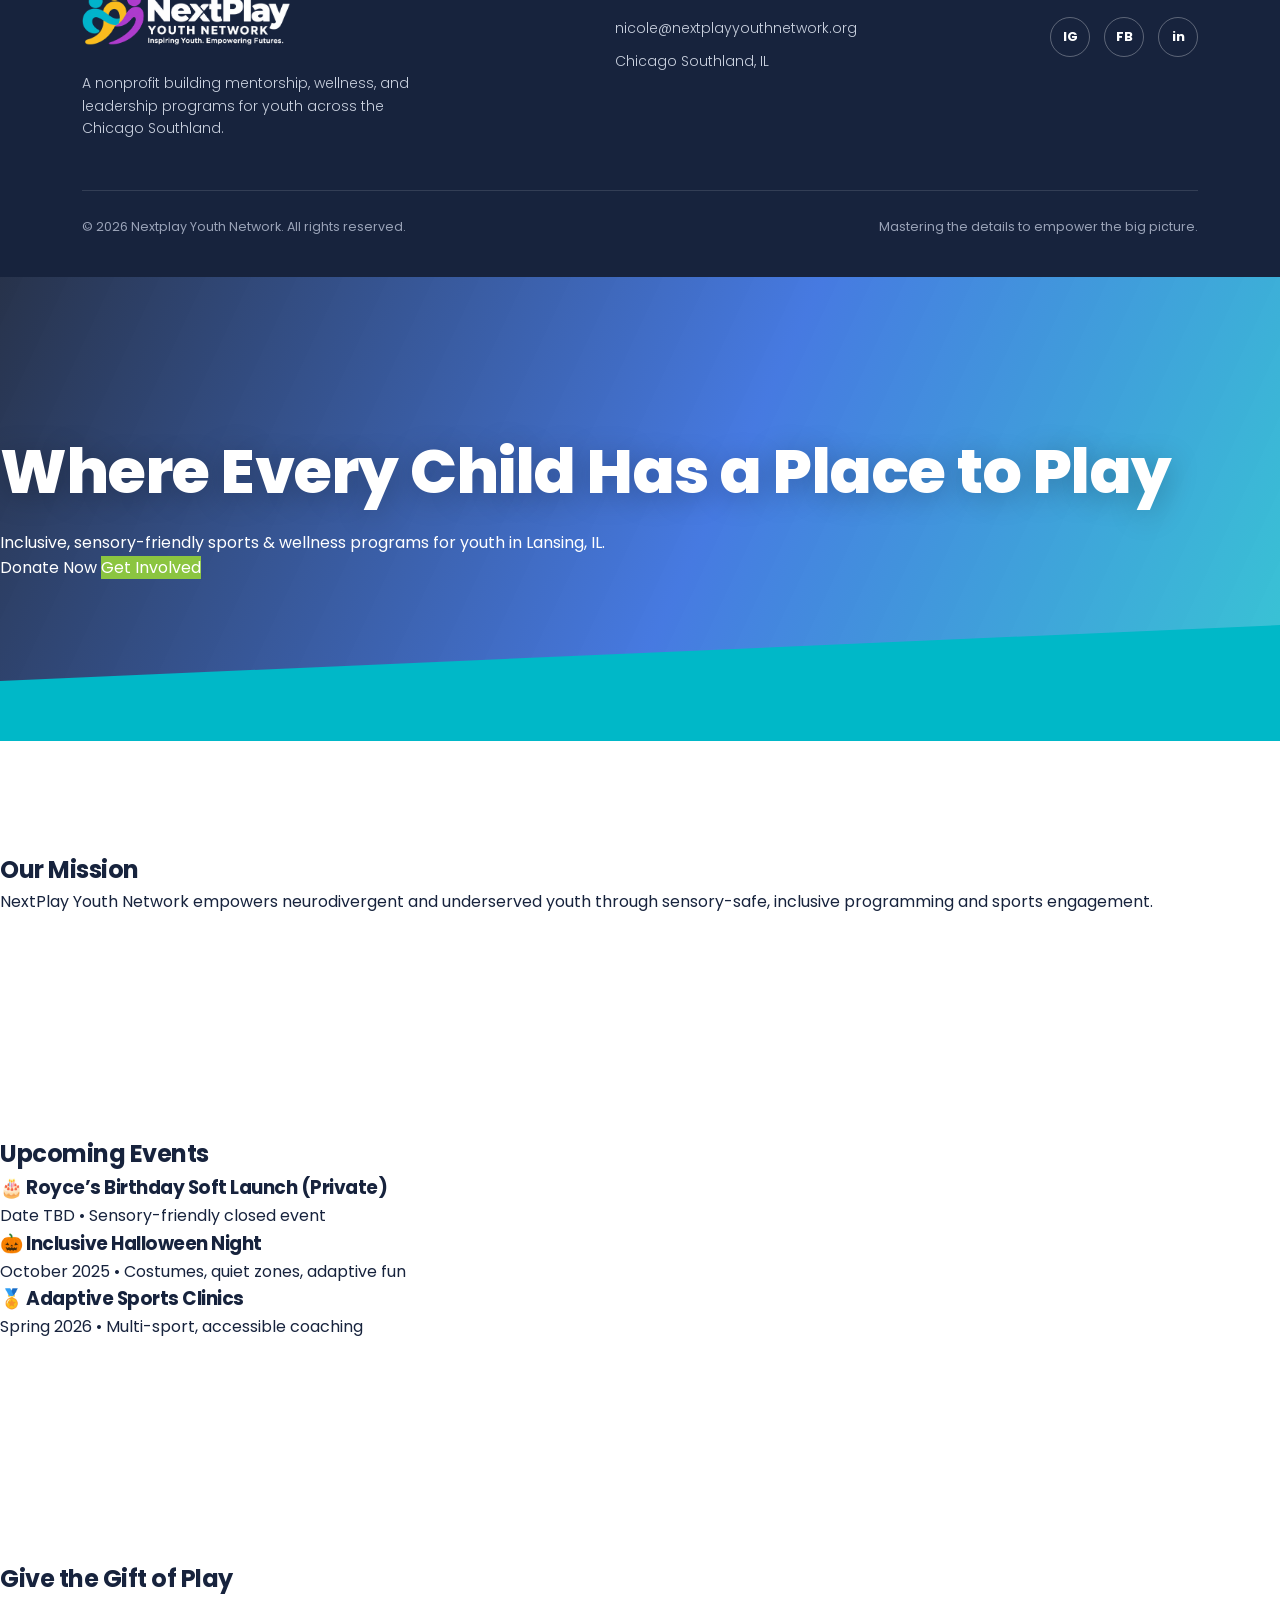
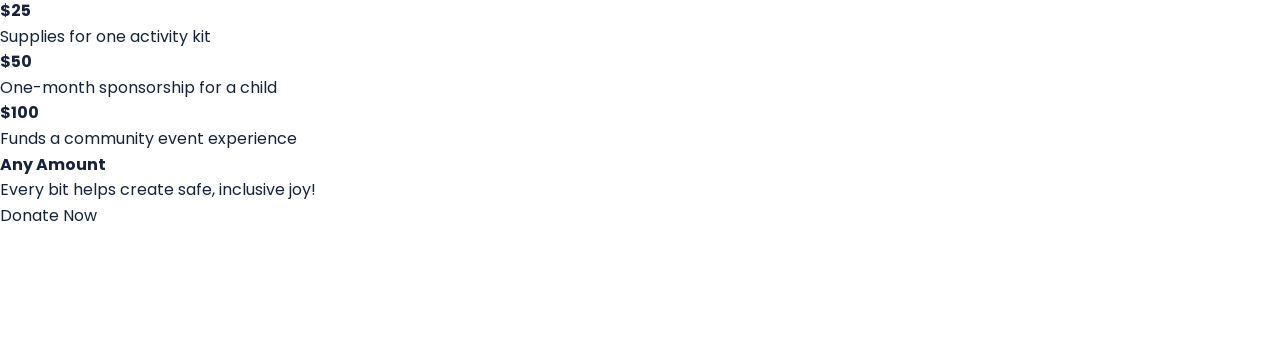
==== commit d0a85398: "Update index.html" ====
--- a/index.html
+++ b/index.html
@@ -6,7 +6,7 @@
 <title>Nextplay Youth Network</title>
 <meta name="description" content="Nextplay Youth Network builds mentorship, wellness, and leadership programs for youth across the Chicago Southland." />
 <meta property="og:title" content="Nextplay Youth Network" />
-<meta property="og:description" content="Mentorship. Leadership. Community. Home of The Crown, The Compass, and Bridge Division." />
+<meta property="og:description" content="Mentorship. Leadership. Community. Home of The Sprouts, The Crown, The Compass, and Bridge Division." />
 <meta property="og:image" content="https://www.nextplayyouthnetwork.org/og-banner.png" />
 <meta property="og:url" content="https://www.nextplayyouthnetwork.org" />
 <meta name="twitter:card" content="summary_large_image" />
@@ -51,7 +51,7 @@
   header.scrolled{ box-shadow:0 6px 24px rgba(23,35,61,0.12); }
   nav{ display:flex; align-items:center; justify-content:space-between; padding:12px 32px; max-width:1180px; margin:0 auto; position:relative;}
   .logo img{ height:58px; width:auto; }
-  .nav-links{ display:flex; gap:32px; list-style:none;}
+  .nav-links{ display:flex; gap:22px; list-style:none;}
   .nav-links a{ color:var(--navy); font-size:14px; font-weight:600; letter-spacing:0.3px; position:relative; padding-bottom:4px;}
   .nav-links a::after{ content:""; position:absolute; left:0; bottom:0; width:0; height:3px; border-radius:2px; background:var(--gold); transition:width .25s ease;}
   .nav-links a:hover{color:var(--royal);}
@@ -103,6 +103,26 @@
   .featured-event .event-place{ color:var(--gold); font-weight:700; margin:16px 0 0; }
   .featured-event .event-note{ font-size:13px; color:#C9D0DE; margin-top:6px; }
   .featured-event .btn{ flex-shrink:0; }
+  .featured-event{ position:relative; overflow:hidden; }
+  .fe-moon{ position:absolute; right:-70px; top:-80px; width:200px; height:200px; opacity:.85; pointer-events:none; }
+  .fe-grid{ position:relative; display:grid !important; grid-template-columns:1.4fr 1fr; gap:40px; align-items:center; }
+  .featured-event h2 span{ display:block; color:var(--turq); font-size:.72em; margin-top:4px; }
+  .fe-chips{ display:flex; flex-wrap:wrap; gap:10px; margin-top:22px; }
+  .fe-chip{ border-radius:999px; padding:7px 16px; font-size:13px; font-weight:700; color:#fff; }
+  .fe-chip.sprouts{ background:#3CB371; } .fe-chip.crown{ background:var(--orchid); }
+  .fe-chip.compass{ background:var(--royal); } .fe-chip.bridge{ background:var(--turq); color:var(--navy); }
+  .fe-details{ display:grid; grid-template-columns:auto 1fr; gap:14px; }
+  .fe-date{ background:var(--gold); color:var(--navy); border-radius:20px; padding:18px 22px; text-align:center; }
+  .fe-date small{ display:block; font-size:12px; font-weight:800; letter-spacing:3px; text-transform:uppercase; }
+  .fe-date b{ display:block; font-size:38px; line-height:1.05; font-weight:800; }
+  .fe-info{ border:3px solid var(--turq); border-radius:20px; padding:16px 20px; display:flex; flex-direction:column; justify-content:center; gap:2px; }
+  .fe-info b{ font-size:26px; line-height:1.1; }
+  .fe-info span{ color:#BFEFF3; font-size:14px; font-weight:600; }
+  .fe-info strong{ color:var(--gold); font-size:14px; }
+  .fe-details .btn{ grid-column:1 / -1; text-align:center; }
+  .fe-after{ position:relative; display:block !important; }
+  .featured-event [hidden]{ display:none !important; }
+  @media (max-width: 860px){ .fe-grid{ grid-template-columns:1fr; } .fe-moon{ width:140px; height:140px; } }
 
   /* ---------- MISSION STRIP ---------- */
   .mission{ background:var(--turq-soft); padding:80px 0; }
@@ -117,7 +137,7 @@
   .section-head p{ color:var(--gray); font-size:16px; margin-top:14px;}
 
   /* ---------- PROGRAMS ---------- */
-  .programs-grid{ display:grid; grid-template-columns:repeat(3, 1fr); gap:28px; }
+  .programs-grid{ display:grid; grid-template-columns:repeat(2, 1fr); gap:28px; }
   .program-card{
     position:relative; border-radius:18px; overflow:hidden; color:var(--paper); min-height:440px;
     display:flex; flex-direction:column; justify-content:flex-end; padding:30px 30px 32px;
@@ -127,6 +147,8 @@
   .program-card::before{ content:""; position:absolute; inset:0; background-size:cover; background-position:center; z-index:-2; transition:transform .5s ease;}
   .program-card:hover::before{ transform:scale(1.08); }
   .program-card::after{ content:""; position:absolute; inset:0; z-index:-1; }
+  .program-card.sprouts::before{ background:radial-gradient(circle at 80% 15%, rgba(255,199,44,0.35), transparent 45%), #5DBB63; }
+  .program-card.sprouts::after{ background:linear-gradient(180deg, rgba(93,187,99,0.55) 0%, rgba(46,128,60,0.97) 62%); }
   .program-card.crown::before{ background-image:url('https://images.unsplash.com/photo-1511632765486-a01980e01a18?fm=jpg&q=80&w=1400&auto=format&fit=crop'); }
   .program-card.crown::after{ background:linear-gradient(180deg, rgba(182,64,207,0.55) 0%, rgba(140,40,165,0.97) 62%); }
   .program-card.compass::before{ background-image:url('https://images.unsplash.com/photo-1506869640319-fe1a24fd76dc?fm=jpg&q=80&w=1400&auto=format&fit=crop'); }
@@ -228,7 +250,9 @@
       <li><a href="#event">Event</a></li>
       <li><a href="#community">Community</a></li>
       <li><a href="#involved">Get Involved</a></li>
+      <li><a href="join.html#volunteer">Volunteer</a></li>
       <li><a href="join.html#enroll">Enroll</a></li>
+      <li><a href="donate.html">Donate</a></li>
       <li><a href="#contact">Contact</a></li>
     </ul>
     <a href="join.html" class="nav-cta">Join Us</a>
@@ -258,23 +282,50 @@
 
 <div class="stats">
   <div class="wrap">
-    <div class="stat-item reveal"><div class="stat-num">3</div><div class="stat-label">Program Divisions</div></div>
+    <div class="stat-item reveal"><div class="stat-num">4</div><div class="stat-label">Program Divisions</div></div>
     <div class="stat-item reveal reveal-delay-1"><div class="stat-num">Fall 2026</div><div class="stat-label">Launch Cohort</div></div>
     <div class="stat-item reveal reveal-delay-2"><div class="stat-num">100%</div><div class="stat-label">Community Rooted</div></div>
   </div>
 </div>
 
 <section class="featured-event" id="event" aria-labelledby="event-title">
-  <div class="wrap">
-    <div class="reveal">
+  <svg class="fe-moon" viewBox="0 0 200 200" aria-hidden="true"><circle cx="100" cy="100" r="80" fill="#FFC72C"/><circle cx="130" cy="78" r="70" fill="#17233D"/></svg>
+  <div class="wrap fe-grid">
+    <div class="fe-main reveal">
       <p class="eyebrow">Upcoming Community Event</p>
-      <h2 id="event-title">Enchanted Hollow 2026</h2>
-      <p class="event-copy">Join Nextplay Youth Network for a family-friendly Halloween celebration where every path leads forward.</p>
-      <p class="event-place">Fox Pointe &middot; Lansing, Illinois</p>
-      <p class="event-note">Date, time, and event details coming soon.</p>
-    </div>
-    <a href="mailto:nicole@nextplayyouthnetwork.org?subject=Enchanted%20Hollow%202026" class="btn btn-gold">Ask About the Event</a>
-  </div>
+      <h2 id="event-title">Trick-or-Treat <span>with Nextplay at Fox Pointe</span></h2>
+      <p class="event-copy">Stop by our booth for candy, smiles, and a sneak peek at our first sensory-friendly event. Nextplay is proud to be part of the Village of Lansing Trick-or-Treat.</p>
+      <div class="fe-chips" aria-label="Nextplay divisions">
+        <span class="fe-chip sprouts">The Sprouts</span><span class="fe-chip crown">The Crown</span><span class="fe-chip compass">The Compass</span><span class="fe-chip bridge">Bridge Division</span>
+      </div>
+    </div>
+    <div class="fe-details reveal reveal-delay-1">
+      <div class="fe-date"><small>Saturday</small><b>Oct 31</b></div>
+      <div class="fe-info">
+        <b>12 to 3 PM</b>
+        <span>Fox Pointe, Lansing, IL</span>
+        <strong>Find us at Spot #28</strong>
+      </div>
+      <a href="join.html#interest" class="btn btn-gold">Get Sensory-Friendly Event Updates</a>
+    </div>
+  </div>
+  <div class="wrap fe-after" hidden>
+    <p class="eyebrow">Thank You, Lansing</p>
+    <h2>Thanks for trick-or-treating with us!</h2>
+    <p class="event-copy">Our first sensory-friendly event is coming soon. Join the interest list to be the first to know.</p>
+    <a href="join.html#interest" class="btn btn-gold">Join the Interest List</a>
+  </div>
+  <script>
+    (function(){
+      try{
+        if(Date.now() > Date.parse('2026-10-31T15:00:00-05:00')){
+          var s=document.getElementById('event');
+          s.querySelector('.fe-grid').hidden=true;
+          s.querySelector('.fe-after').hidden=false;
+        }
+      }catch(e){}
+    })();
+  </script>
 </section>
 
 <section class="mission" id="mission">
@@ -291,10 +342,19 @@
     <div class="section-head reveal">
       <p class="eyebrow dark">Crown & Compass Collective</p>
       <h2>Programs built by age, purpose, and stage</h2>
-      <p>Every young person deserves a structured, caring space to grow. Our three divisions meet them there.</p>
+      <p>Every young person deserves a structured, caring space to grow. Our four divisions meet them there, from elementary school through high school.</p>
     </div>
     <div class="programs-grid">
-      <div class="program-card crown reveal">
+      <div class="program-card sprouts reveal">
+        <div class="program-badge"><img src="sprouts-emblem.svg" alt="The Sprouts emblem" /></div>
+        <div>
+          <span class="program-tag">Elementary</span>
+          <h3>The Sprouts</h3>
+          <p>Play-based learning, early mentorship, and confidence building for our youngest members, planting the roots for everything that comes next.</p>
+        </div>
+        <a href="join.html#interest" class="program-foot">Join the interest list &rarr;</a>
+      </div>
+      <div class="program-card crown reveal reveal-delay-1">
         <div class="program-badge"><img src="crown-emblem.png" alt="The Crown emblem" /></div>
         <div>
           <span class="program-tag">For Girls</span>
@@ -303,7 +363,7 @@
         </div>
         <a href="join.html#enroll" class="program-foot">Enroll for Fall 2026 &rarr;</a>
       </div>
-      <div class="program-card compass reveal reveal-delay-1">
+      <div class="program-card compass reveal reveal-delay-2">
         <div class="program-badge"><img src="compass-emblem.png" alt="The Compass emblem" /></div>
         <div>
           <span class="program-tag">For Boys</span>
@@ -312,7 +372,7 @@
         </div>
         <a href="join.html#interest" class="program-foot">Join the interest list &rarr;</a>
       </div>
-      <div class="program-card bridge reveal reveal-delay-2">
+      <div class="program-card bridge reveal reveal-delay-3">
         <div class="program-badge"><img src="bridge-emblem.png" alt="Bridge Division emblem" /></div>
         <div>
           <span class="program-tag">High School</span>
@@ -375,9 +435,9 @@
             <path d="M8 42c0-8.8 7.2-16 16-16s16 7.2 16 16" stroke="currentColor" stroke-width="2.5" stroke-linecap="round"/>
           </svg>
         </div>
-        <h3>Mentor</h3>
-        <p>Volunteer your time with a small group of young people in Crown, Compass, or Bridge.</p>
-        <a href="join.html#mentor" class="link">Become a mentor &rarr;</a>
+        <h3>Mentor &amp; Volunteer</h3>
+        <p>Mentor a small group in Sprouts, Crown, Compass, or Bridge, or help out at events and workshops.</p>
+        <a href="join.html#volunteer" class="link">Volunteer with us &rarr;</a>
       </div>
       <div class="involved-card reveal reveal-delay-1">
         <div class="involved-icon">
@@ -397,7 +457,7 @@
         </div>
         <h3>Give</h3>
         <p>Your support funds mentorship, supplies, and community events for local youth.</p>
-        <a href="#contact" class="link">Support the mission &rarr;</a>
+        <a href="donate.html" class="link">Donate now &rarr;</a>
       </div>
     </div>
   </div>
@@ -470,3 +530,82 @@
 
 </body>
 </html>
+
+<!DOCTYPE html>
+<html lang="en">
+<head>
+  <meta charset="UTF-8">
+  <title>NextPlay Youth Network</title>
+  <meta name="viewport" content="width=device-width, initial-scale=1.0">
+  <!-- Meta Description -->
+  <meta name="description" content="NextPlay Youth Network provides sensory-friendly sports and wellness programs for neurodivergent and underserved youth in Lansing, IL.">
+
+  <!-- Open Graph Tags -->
+  <meta property="og:title" content="NextPlay Youth Network">
+  <meta property="og:description" content="Where Every Child Has a Place to Play.">
+  <meta property="og:image" content="images/og-banner.png">
+  <meta property="og:url" content="https://yourusername.github.io/nextplay-website">
+  <meta property="og:type" content="website">
+
+  <!-- Twitter Card Tags -->
+  <meta name="twitter:card" content="summary_large_image">
+  <meta name="twitter:title" content="NextPlay Youth Network">
+  <meta name="twitter:description" content="Where Every Child Has a Place to Play.">
+  <meta name="twitter:image" content="images/og-banner.png">
+
+  <!-- Google Fonts -->
+  <link href="https://fonts.googleapis.com/css2?family=Montserrat:wght@700&family=Open+Sans&display=swap" rel="stylesheet">
+
+  <!-- Link to CSS -->
+  <link rel="stylesheet" href="css/style.css">
+</head>
+<body>
+
+  <section class="hero section-background">
+    <h1>Where Every Child Has a Place to Play</h1>
+    <p>Inclusive, sensory-friendly sports & wellness programs for youth in Lansing, IL.</p>
+    <a href="https://gofundme.com/your-donation-link" class="sqs-block-button-element--large">Donate Now</a>
+    <a href="#get-involved" class="sqs-block-button-element--large" style="background-color:#8BC540;">Get Involved</a>
+  </section>
+
+  <section class="about section-background">
+    <h2>Our Mission</h2>
+    <p>NextPlay Youth Network empowers neurodivergent and underserved youth through sensory-safe, inclusive programming and sports engagement.</p>
+  </section>
+
+  <section class="events section-background">
+    <h2>Upcoming Events</h2>
+    <div class="event-card">
+      <h3>🎂 Royce’s Birthday Soft Launch (Private)</h3>
+      <p>Date TBD • Sensory-friendly closed event</p>
+    </div>
+    <div class="event-card">
+      <h3>🎃 Inclusive Halloween Night</h3>
+      <p>October 2025 • Costumes, quiet zones, adaptive fun</p>
+    </div>
+    <div class="event-card">
+      <h3>🏅 Adaptive Sports Clinics</h3>
+      <p>Spring 2026 • Multi-sport, accessible coaching</p>
+    </div>
+  </section>
+
+  <section class="donations section-background">
+    <h2>Give the Gift of Play</h2>
+    <div class="donation-tier"><strong>$25</strong><br>Supplies for one activity kit</div>
+    <div class="donation-tier"><strong>$50</strong><br>One-month sponsorship for a child</div>
+    <div class="donation-tier"><strong>$100</strong><br>Funds a community event experience</div>
+    <div class="donation-tier"><strong>Any Amount</strong><br>Every bit helps create safe, inclusive joy!</div>
+    <a href="https://gofundme.com/your-donation-link" class="sqs-block-button-element--large">Donate Now</a>
+  </section>
+
+  <!-- Footer Tracking Scripts -->
+  <script async src="https://www.googletagmanager.com/gtag/js?id=G-XXXXXXXXXX"></script>
+  <script>
+    window.dataLayer = window.dataLayer || [];
+    function gtag(){dataLayer.push(arguments);}
+    gtag('js', new Date());
+    gtag('config', 'G-XXXXXXXXXX');
+  </script>
+
+</body>
+</html>
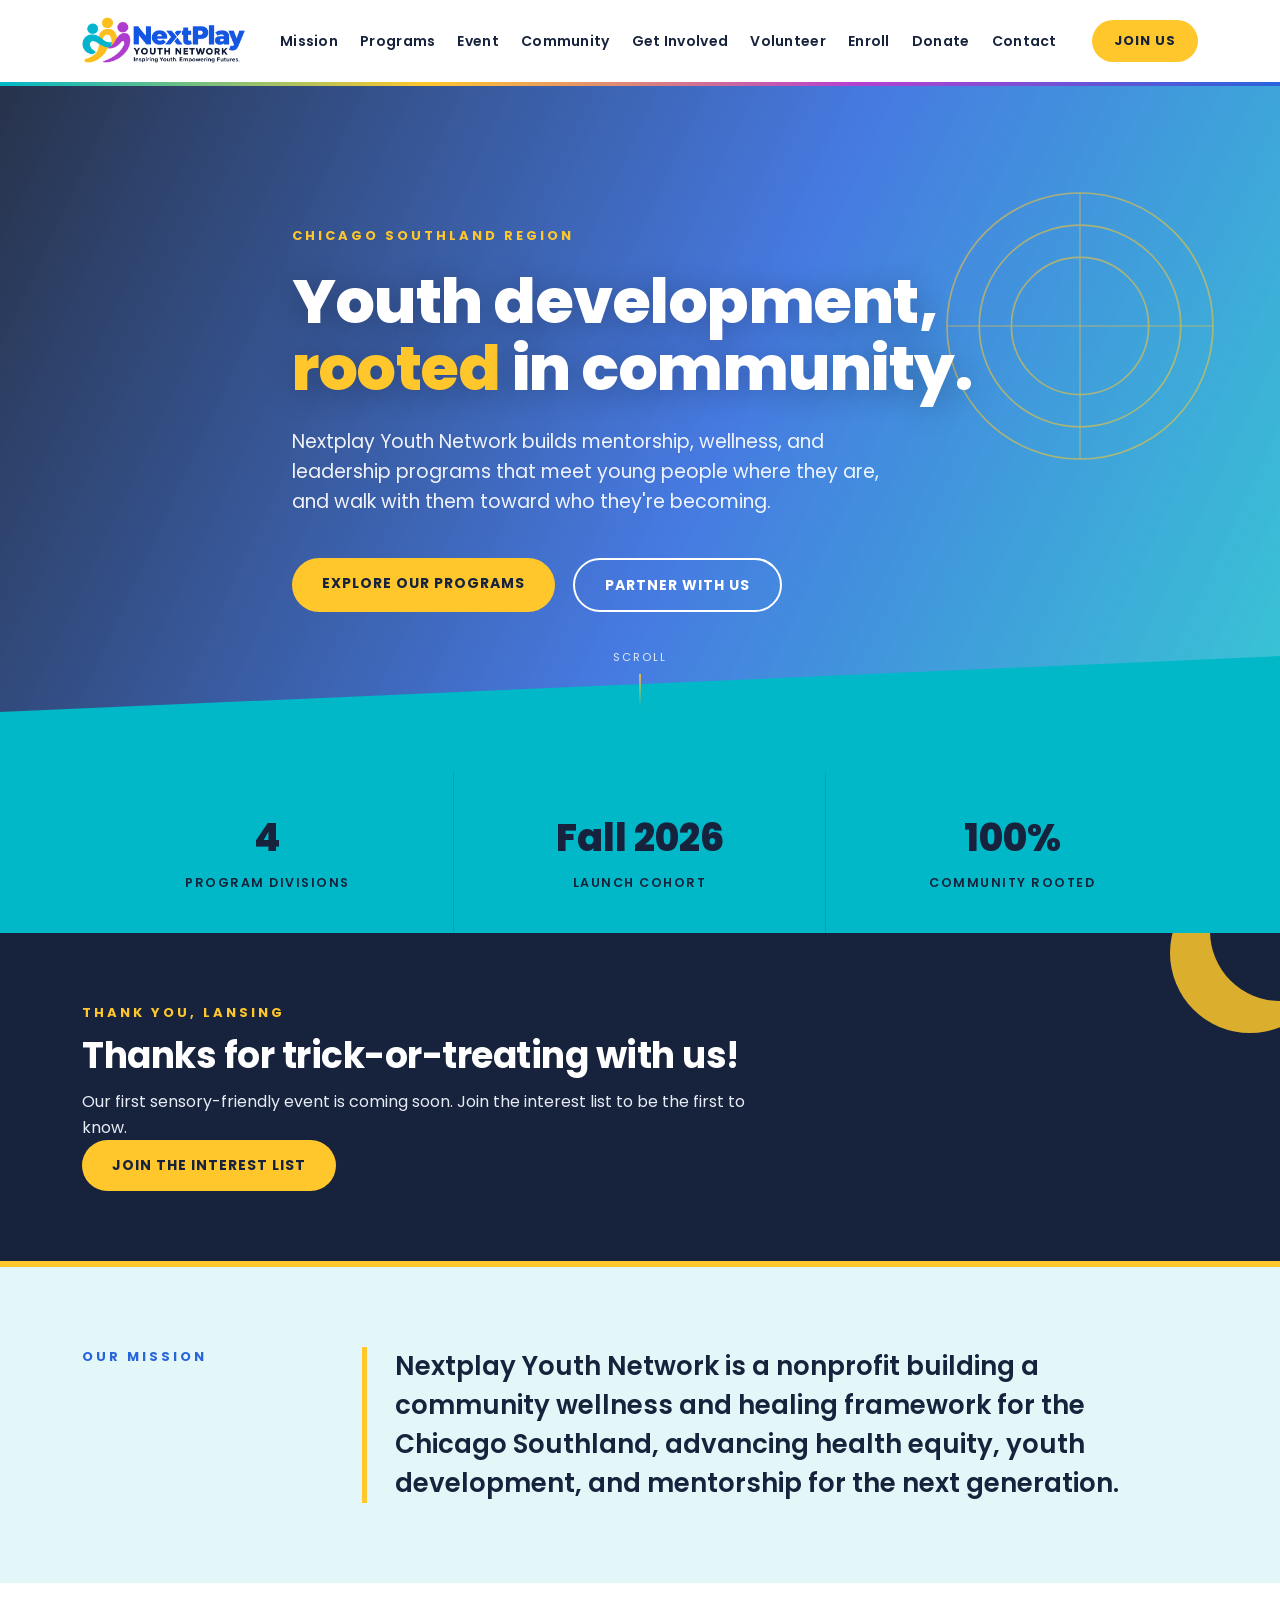
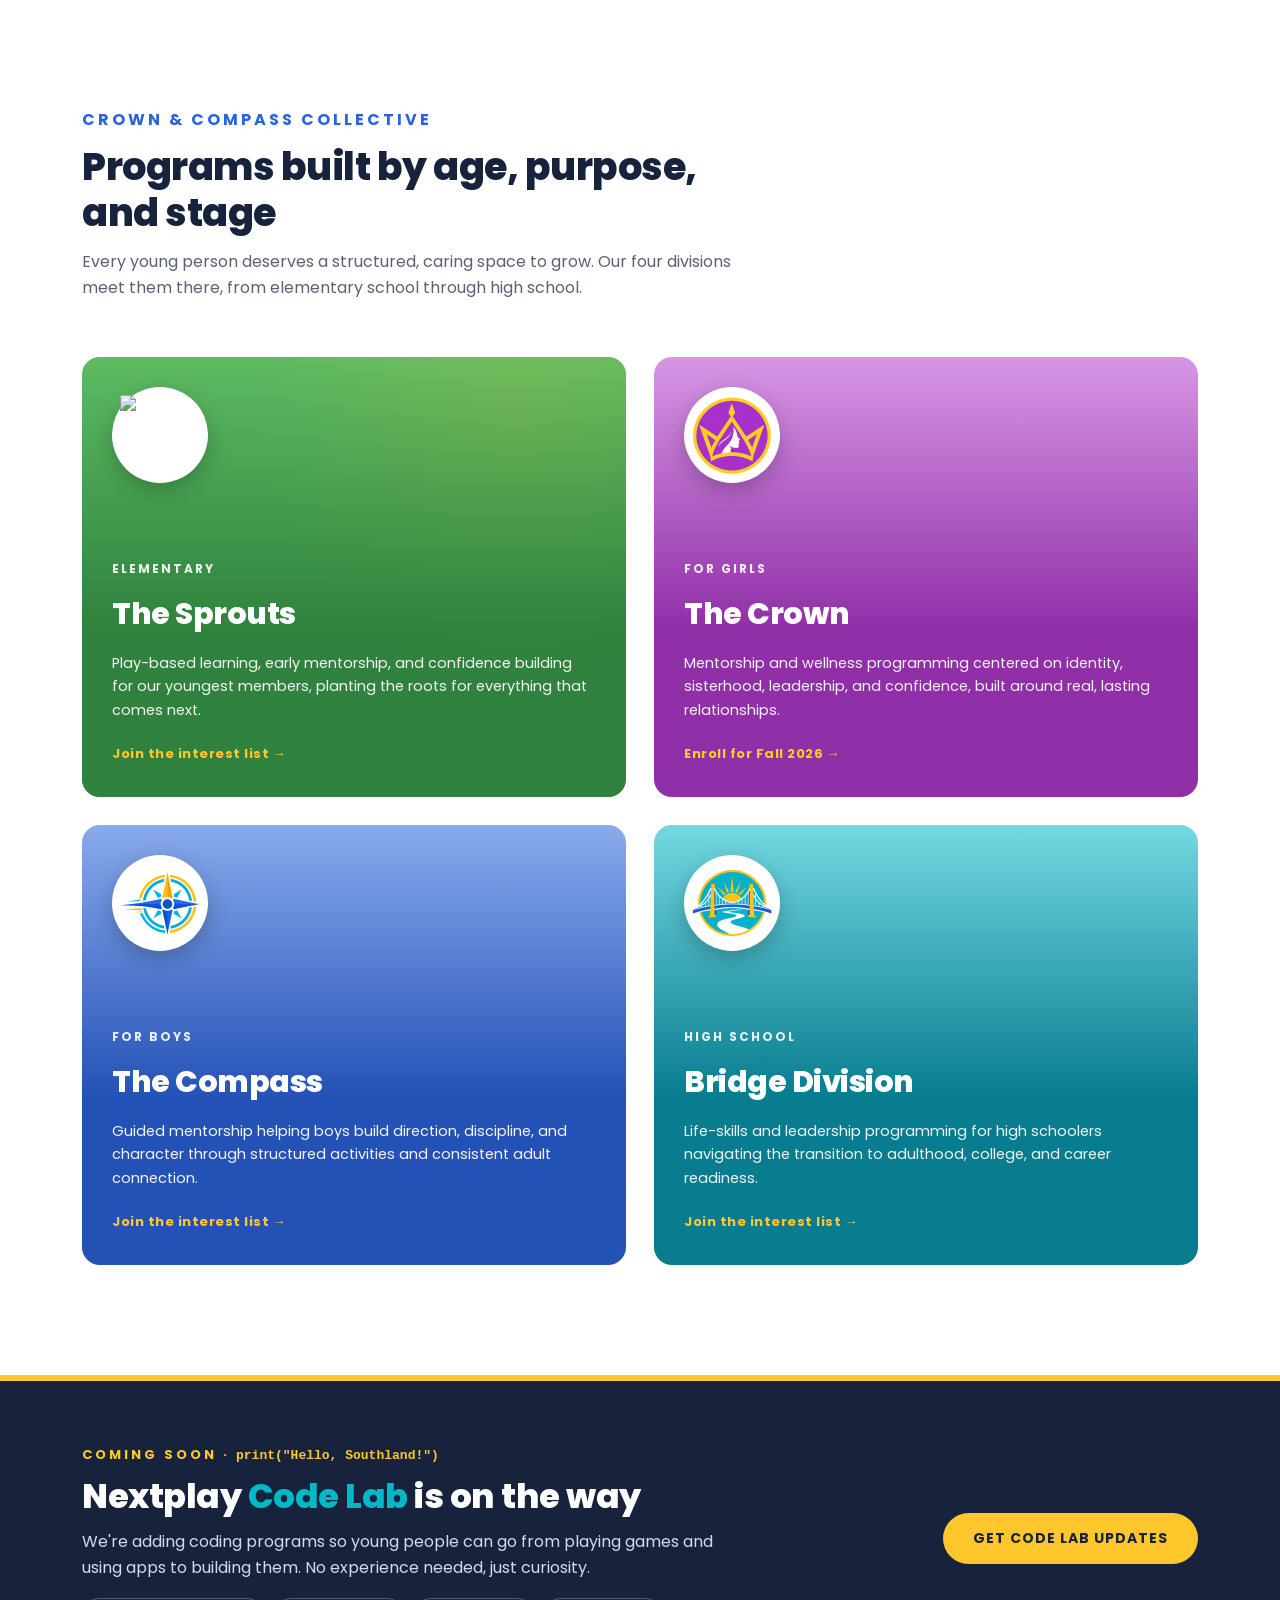
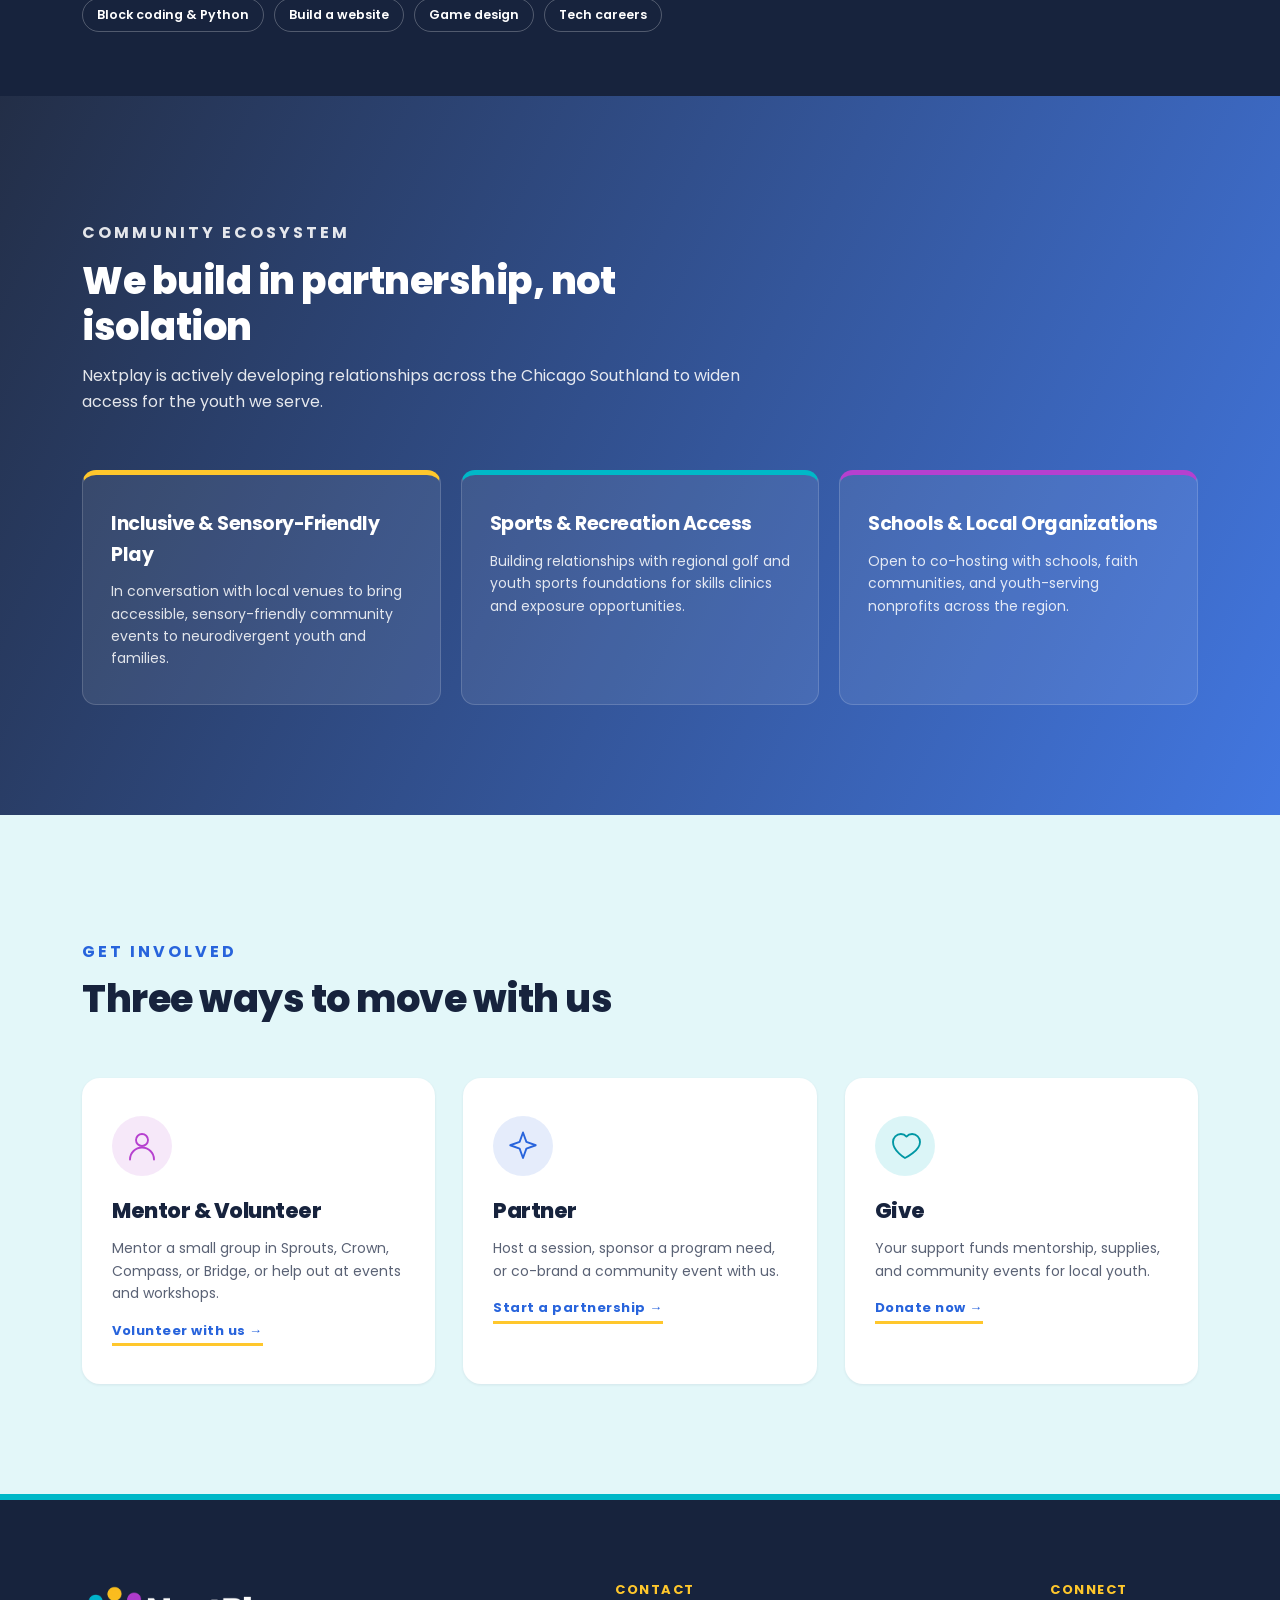
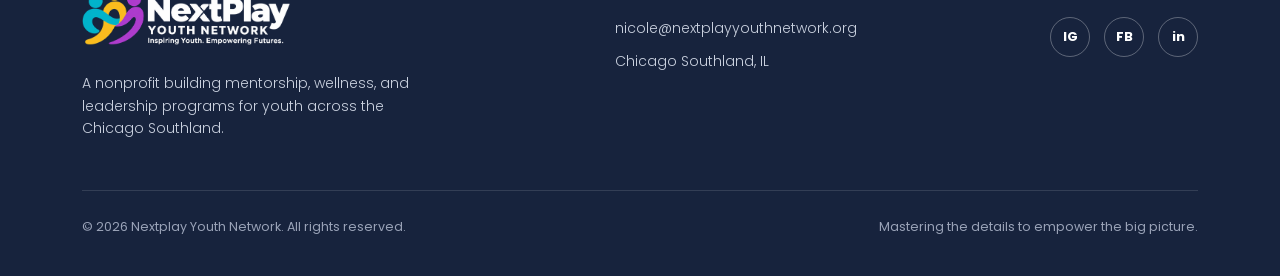
==== commit 2520f31b: "Remove duplicate legacy page appended to index.html Co-Authored-By: Claude Opus 5.5 <noreply@anthrop" ====
--- a/index.html
+++ b/index.html
@@ -530,82 +530,3 @@
 
 </body>
 </html>
-
-<!DOCTYPE html>
-<html lang="en">
-<head>
-  <meta charset="UTF-8">
-  <title>NextPlay Youth Network</title>
-  <meta name="viewport" content="width=device-width, initial-scale=1.0">
-  <!-- Meta Description -->
-  <meta name="description" content="NextPlay Youth Network provides sensory-friendly sports and wellness programs for neurodivergent and underserved youth in Lansing, IL.">
-
-  <!-- Open Graph Tags -->
-  <meta property="og:title" content="NextPlay Youth Network">
-  <meta property="og:description" content="Where Every Child Has a Place to Play.">
-  <meta property="og:image" content="images/og-banner.png">
-  <meta property="og:url" content="https://yourusername.github.io/nextplay-website">
-  <meta property="og:type" content="website">
-
-  <!-- Twitter Card Tags -->
-  <meta name="twitter:card" content="summary_large_image">
-  <meta name="twitter:title" content="NextPlay Youth Network">
-  <meta name="twitter:description" content="Where Every Child Has a Place to Play.">
-  <meta name="twitter:image" content="images/og-banner.png">
-
-  <!-- Google Fonts -->
-  <link href="https://fonts.googleapis.com/css2?family=Montserrat:wght@700&family=Open+Sans&display=swap" rel="stylesheet">
-
-  <!-- Link to CSS -->
-  <link rel="stylesheet" href="css/style.css">
-</head>
-<body>
-
-  <section class="hero section-background">
-    <h1>Where Every Child Has a Place to Play</h1>
-    <p>Inclusive, sensory-friendly sports & wellness programs for youth in Lansing, IL.</p>
-    <a href="https://gofundme.com/your-donation-link" class="sqs-block-button-element--large">Donate Now</a>
-    <a href="#get-involved" class="sqs-block-button-element--large" style="background-color:#8BC540;">Get Involved</a>
-  </section>
-
-  <section class="about section-background">
-    <h2>Our Mission</h2>
-    <p>NextPlay Youth Network empowers neurodivergent and underserved youth through sensory-safe, inclusive programming and sports engagement.</p>
-  </section>
-
-  <section class="events section-background">
-    <h2>Upcoming Events</h2>
-    <div class="event-card">
-      <h3>🎂 Royce’s Birthday Soft Launch (Private)</h3>
-      <p>Date TBD • Sensory-friendly closed event</p>
-    </div>
-    <div class="event-card">
-      <h3>🎃 Inclusive Halloween Night</h3>
-      <p>October 2025 • Costumes, quiet zones, adaptive fun</p>
-    </div>
-    <div class="event-card">
-      <h3>🏅 Adaptive Sports Clinics</h3>
-      <p>Spring 2026 • Multi-sport, accessible coaching</p>
-    </div>
-  </section>
-
-  <section class="donations section-background">
-    <h2>Give the Gift of Play</h2>
-    <div class="donation-tier"><strong>$25</strong><br>Supplies for one activity kit</div>
-    <div class="donation-tier"><strong>$50</strong><br>One-month sponsorship for a child</div>
-    <div class="donation-tier"><strong>$100</strong><br>Funds a community event experience</div>
-    <div class="donation-tier"><strong>Any Amount</strong><br>Every bit helps create safe, inclusive joy!</div>
-    <a href="https://gofundme.com/your-donation-link" class="sqs-block-button-element--large">Donate Now</a>
-  </section>
-
-  <!-- Footer Tracking Scripts -->
-  <script async src="https://www.googletagmanager.com/gtag/js?id=G-XXXXXXXXXX"></script>
-  <script>
-    window.dataLayer = window.dataLayer || [];
-    function gtag(){dataLayer.push(arguments);}
-    gtag('js', new Date());
-    gtag('config', 'G-XXXXXXXXXX');
-  </script>
-
-</body>
-</html>
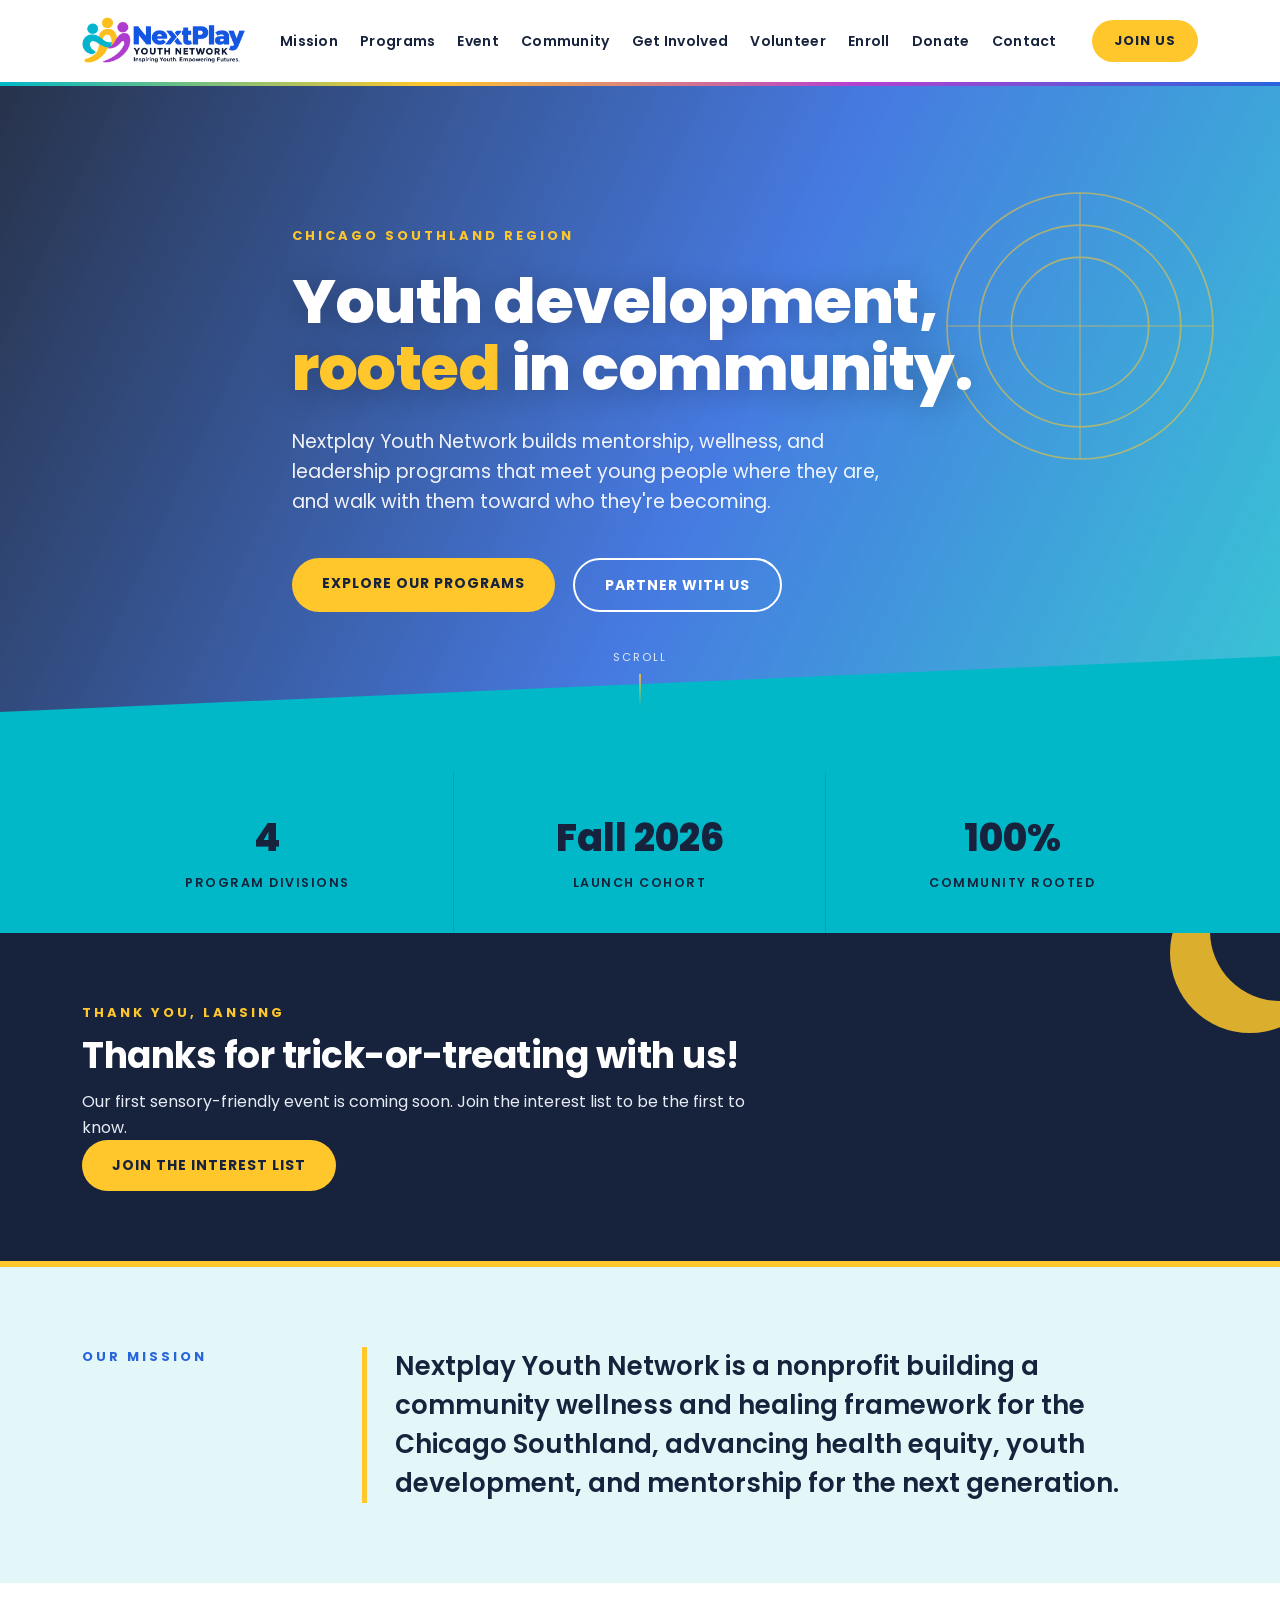
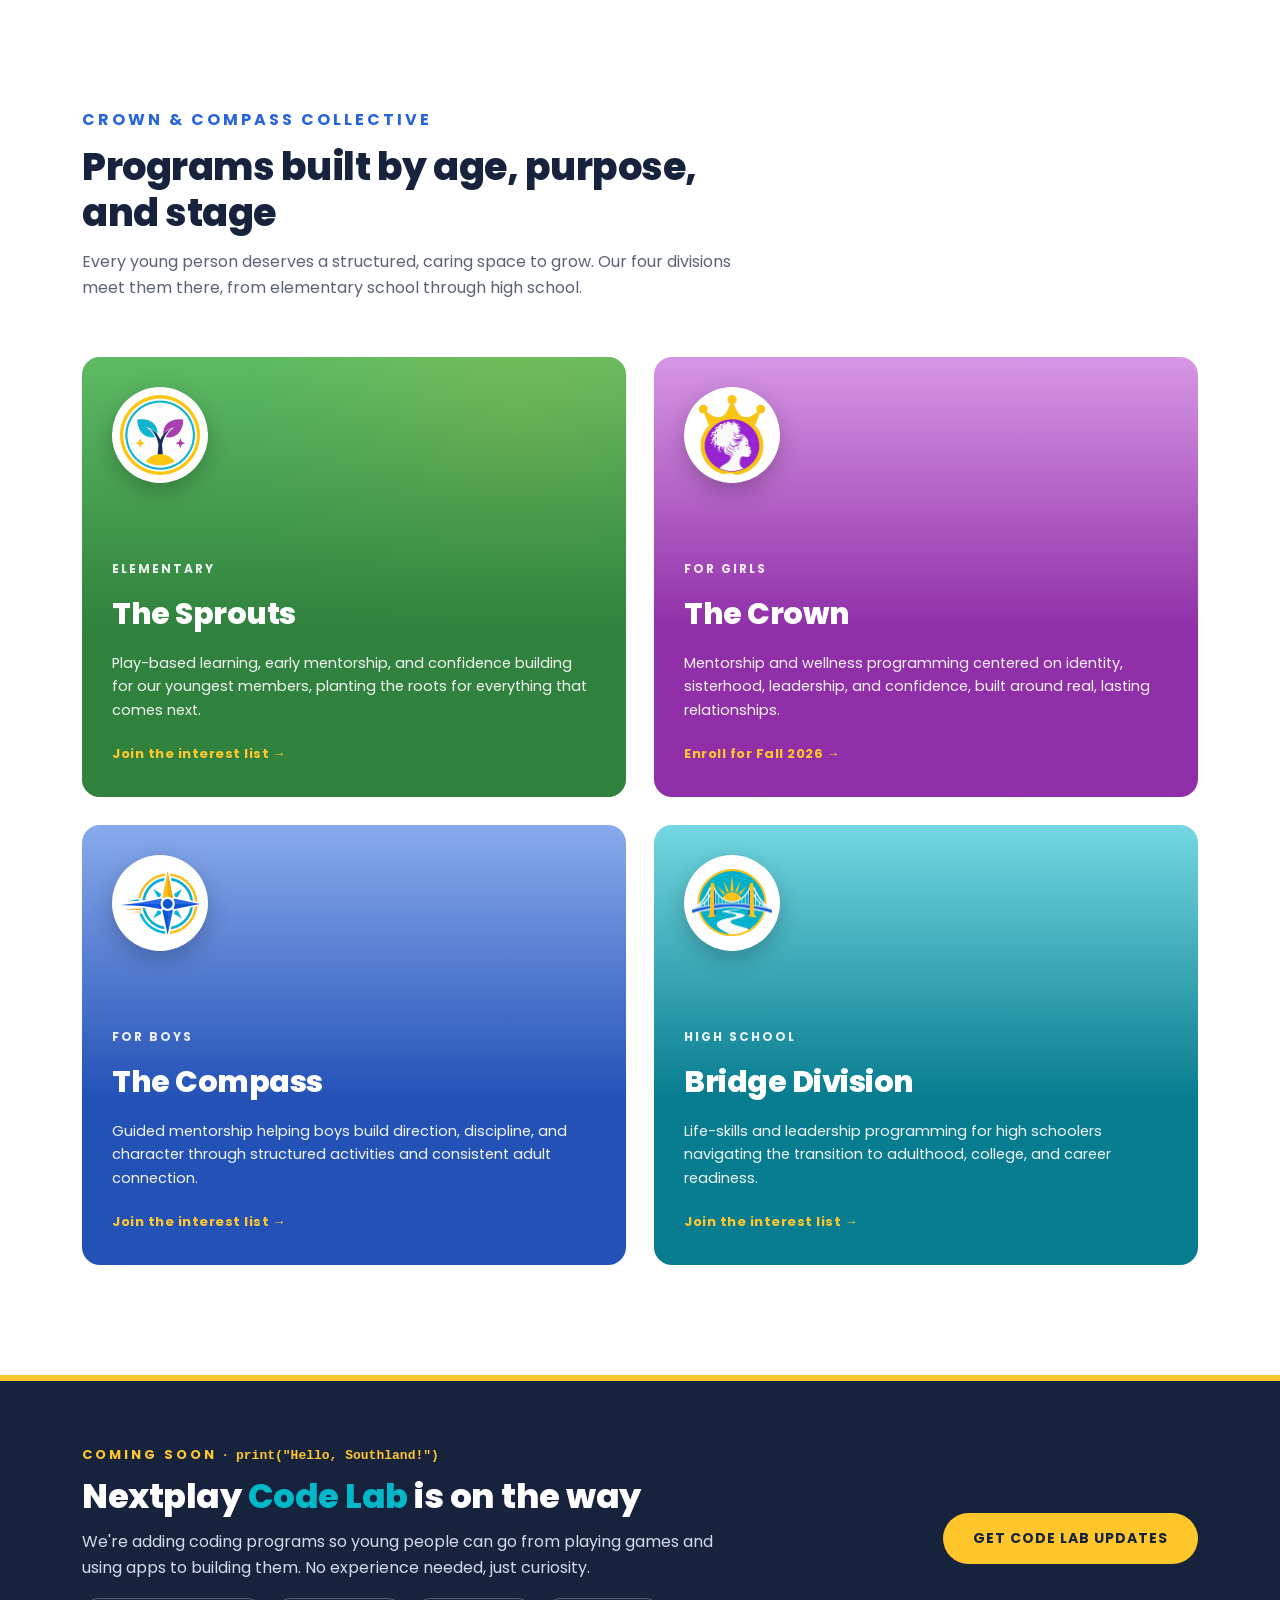
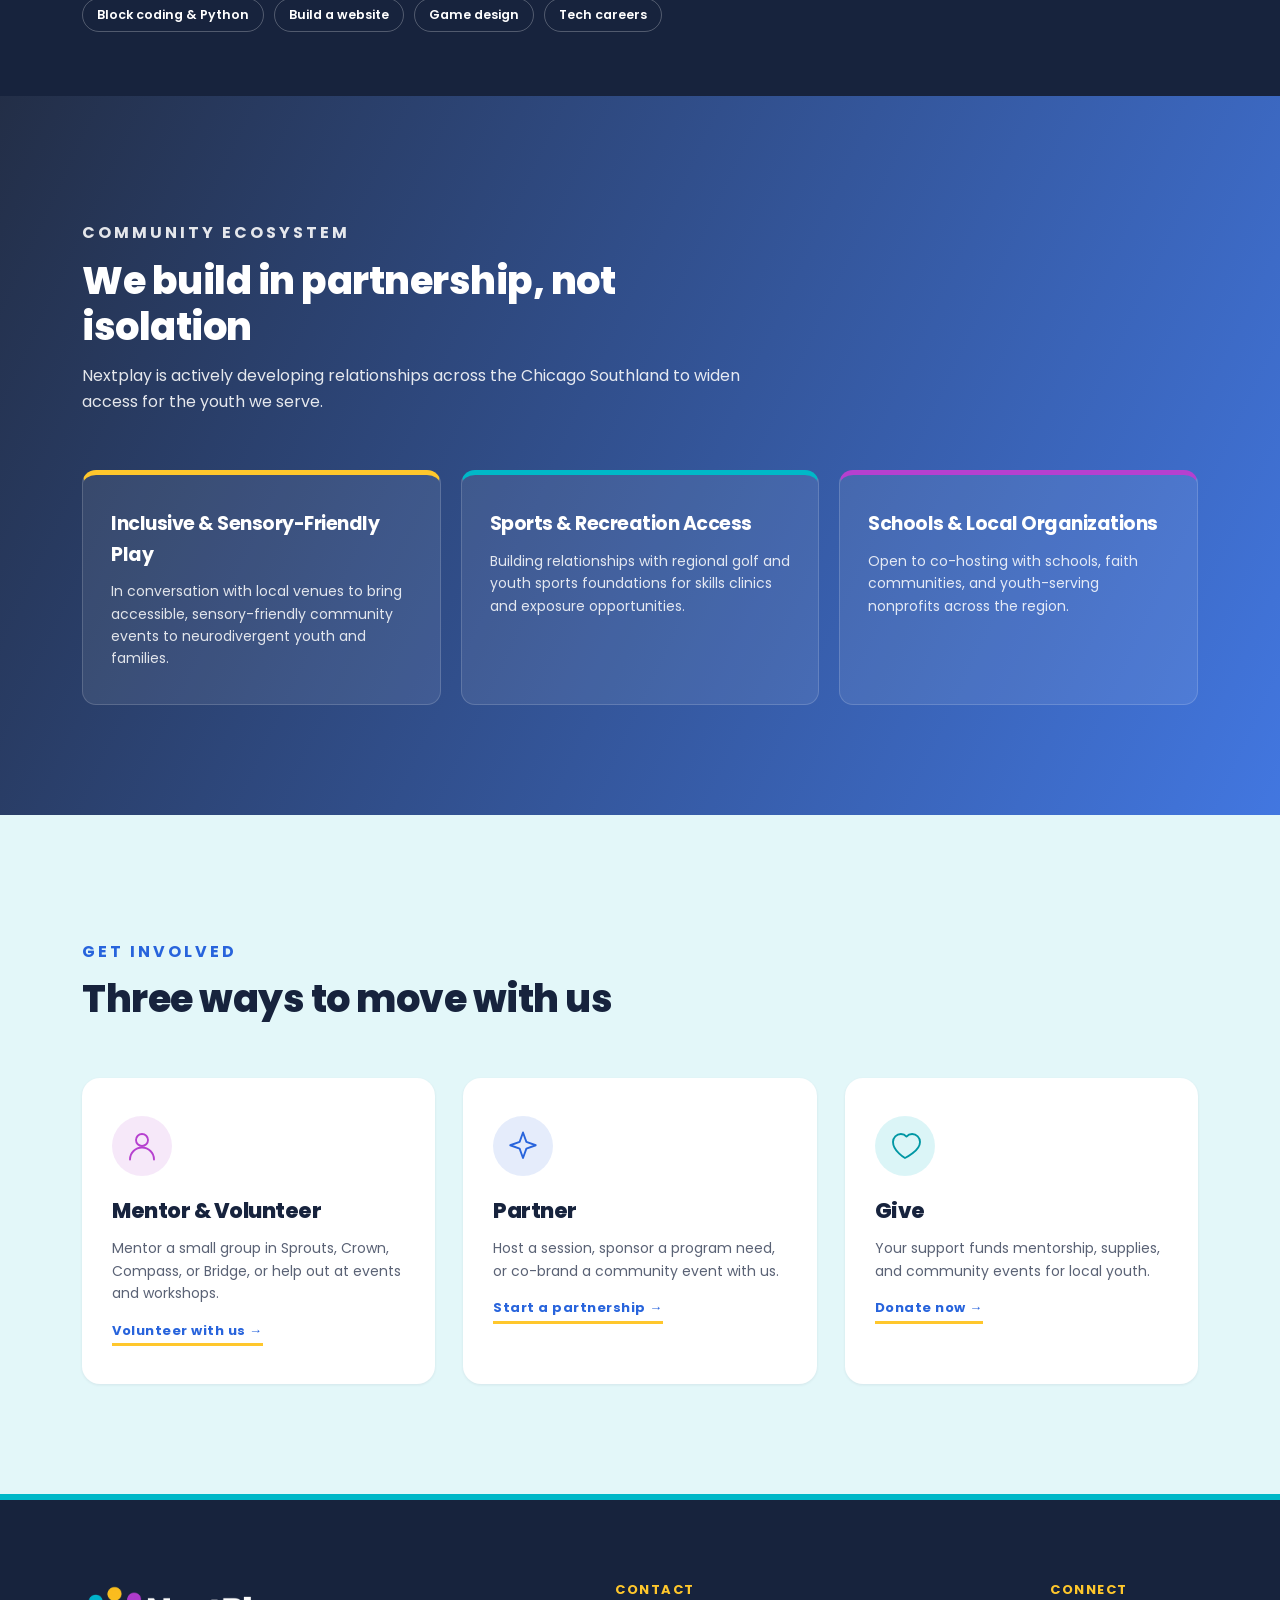
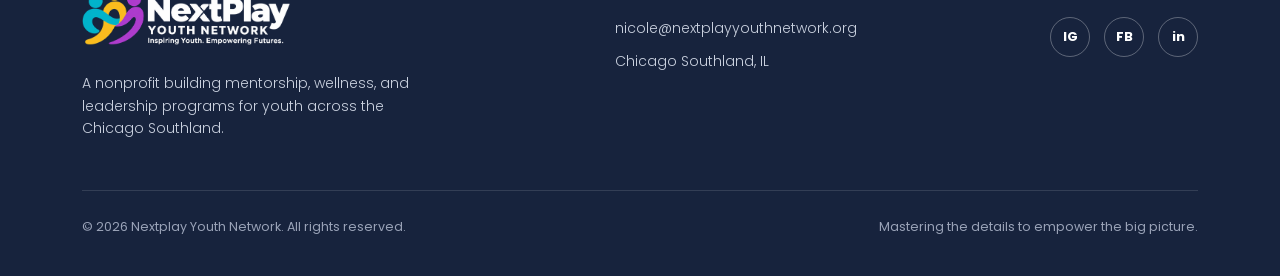
==== commit af015f4e: "Add files via upload" ====
--- a/index.html
+++ b/index.html
@@ -346,7 +346,7 @@
     </div>
     <div class="programs-grid">
       <div class="program-card sprouts reveal">
-        <div class="program-badge"><img src="sprouts-emblem.svg" alt="The Sprouts emblem" /></div>
+        <div class="program-badge"><img src="sprouts-emblem.png" alt="The Sprouts emblem" /></div>
         <div>
           <span class="program-tag">Elementary</span>
           <h3>The Sprouts</h3>
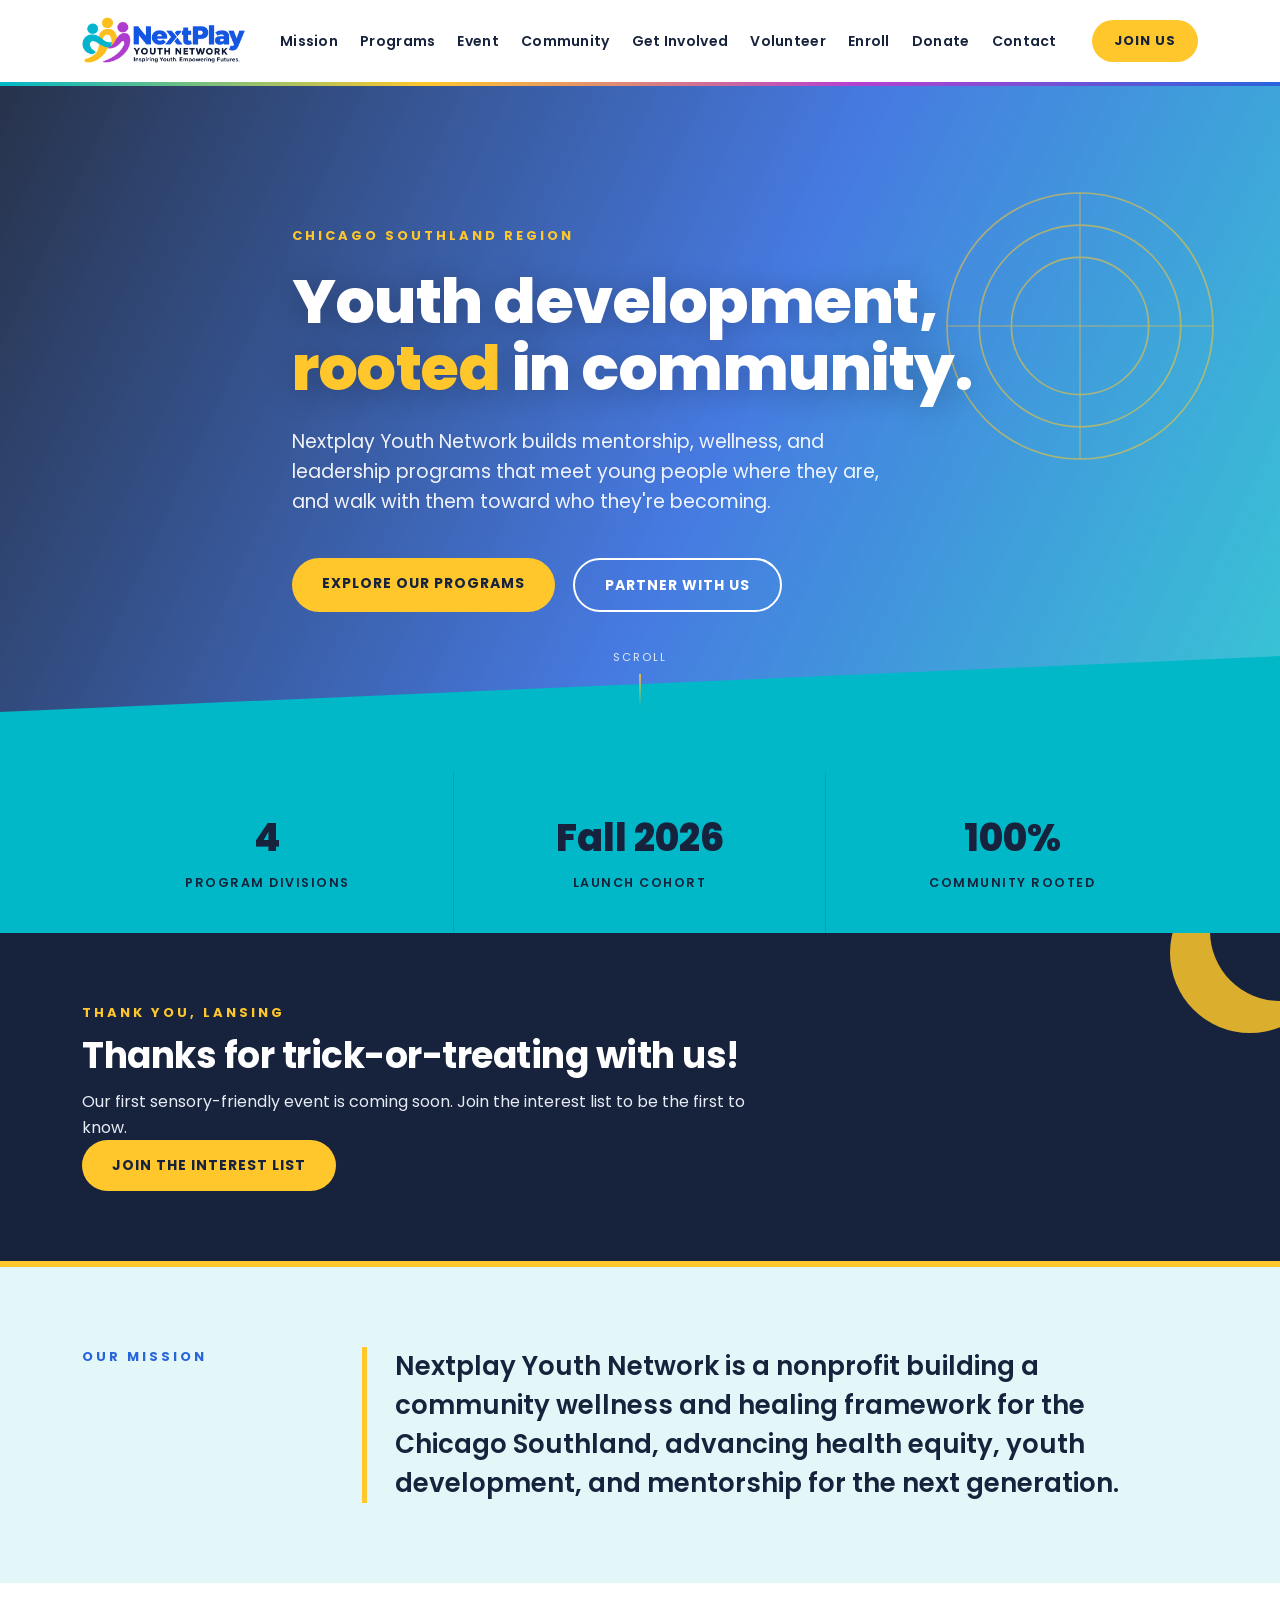
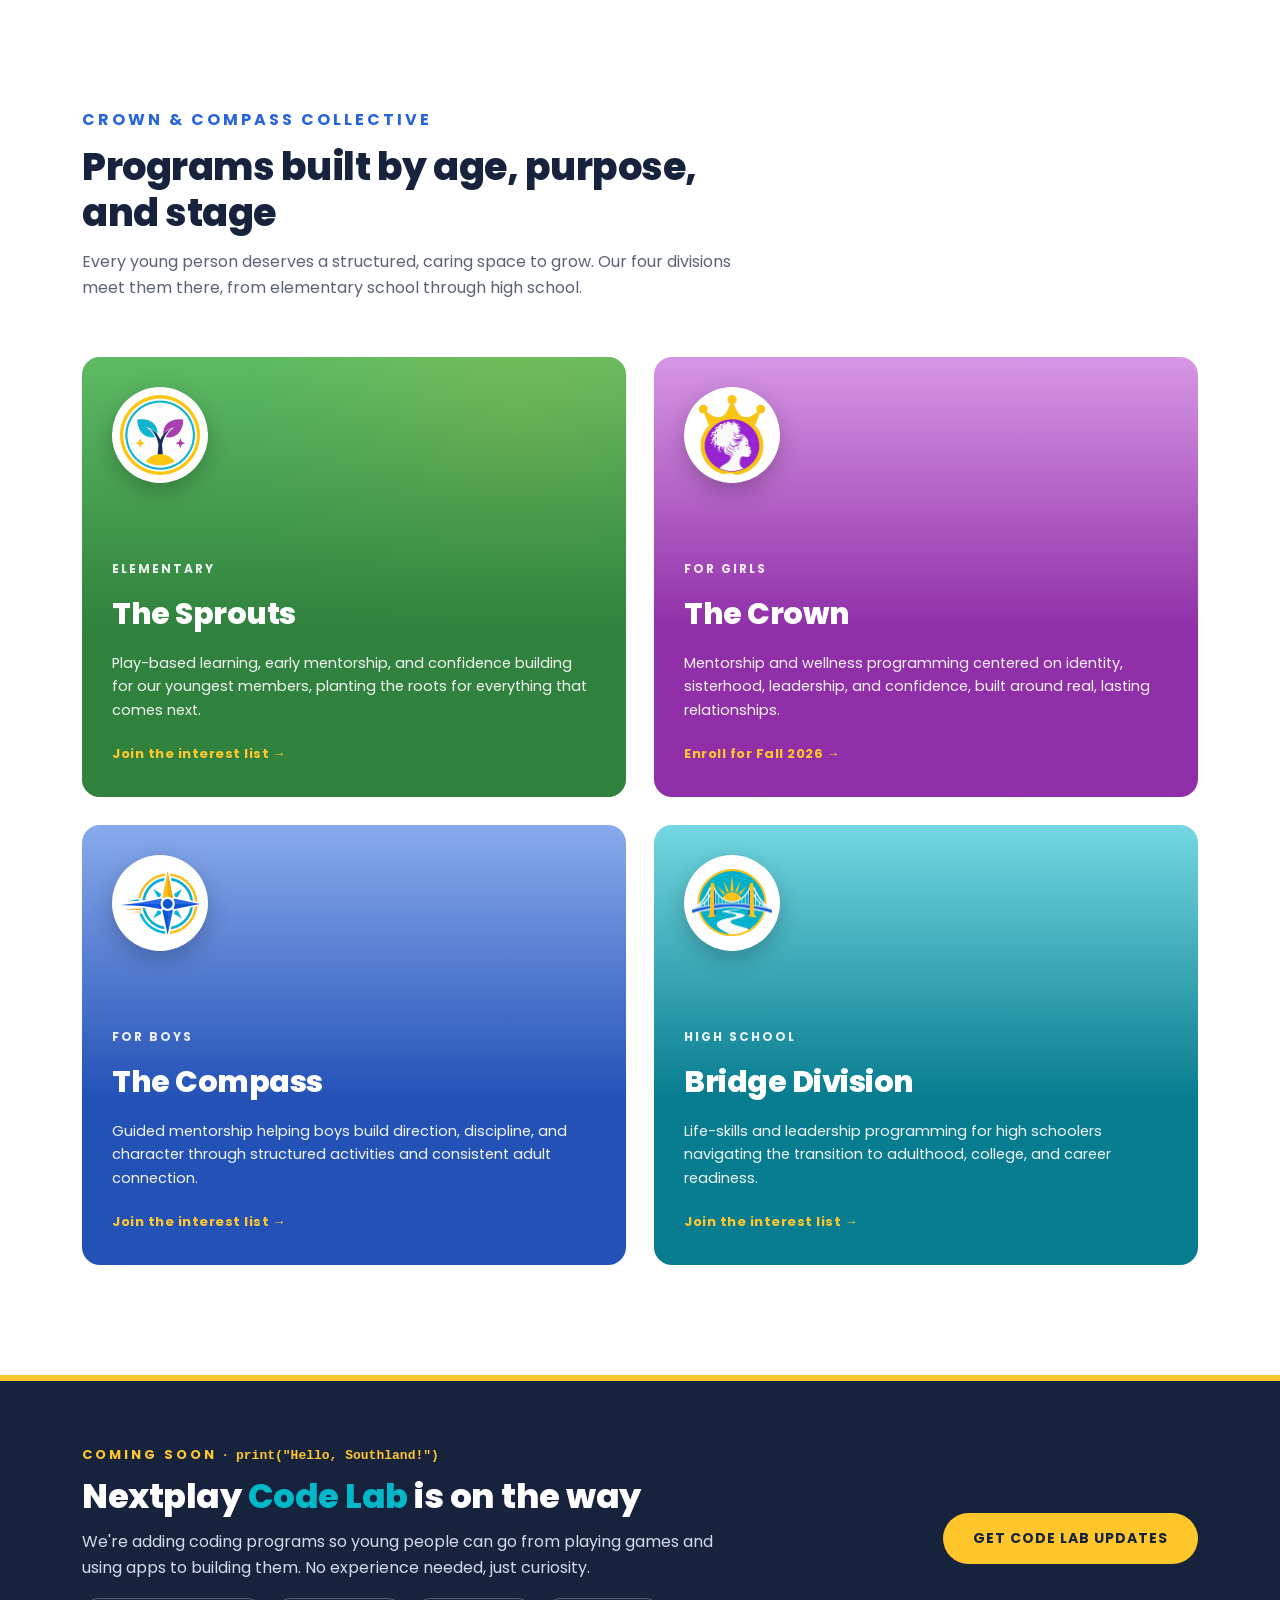
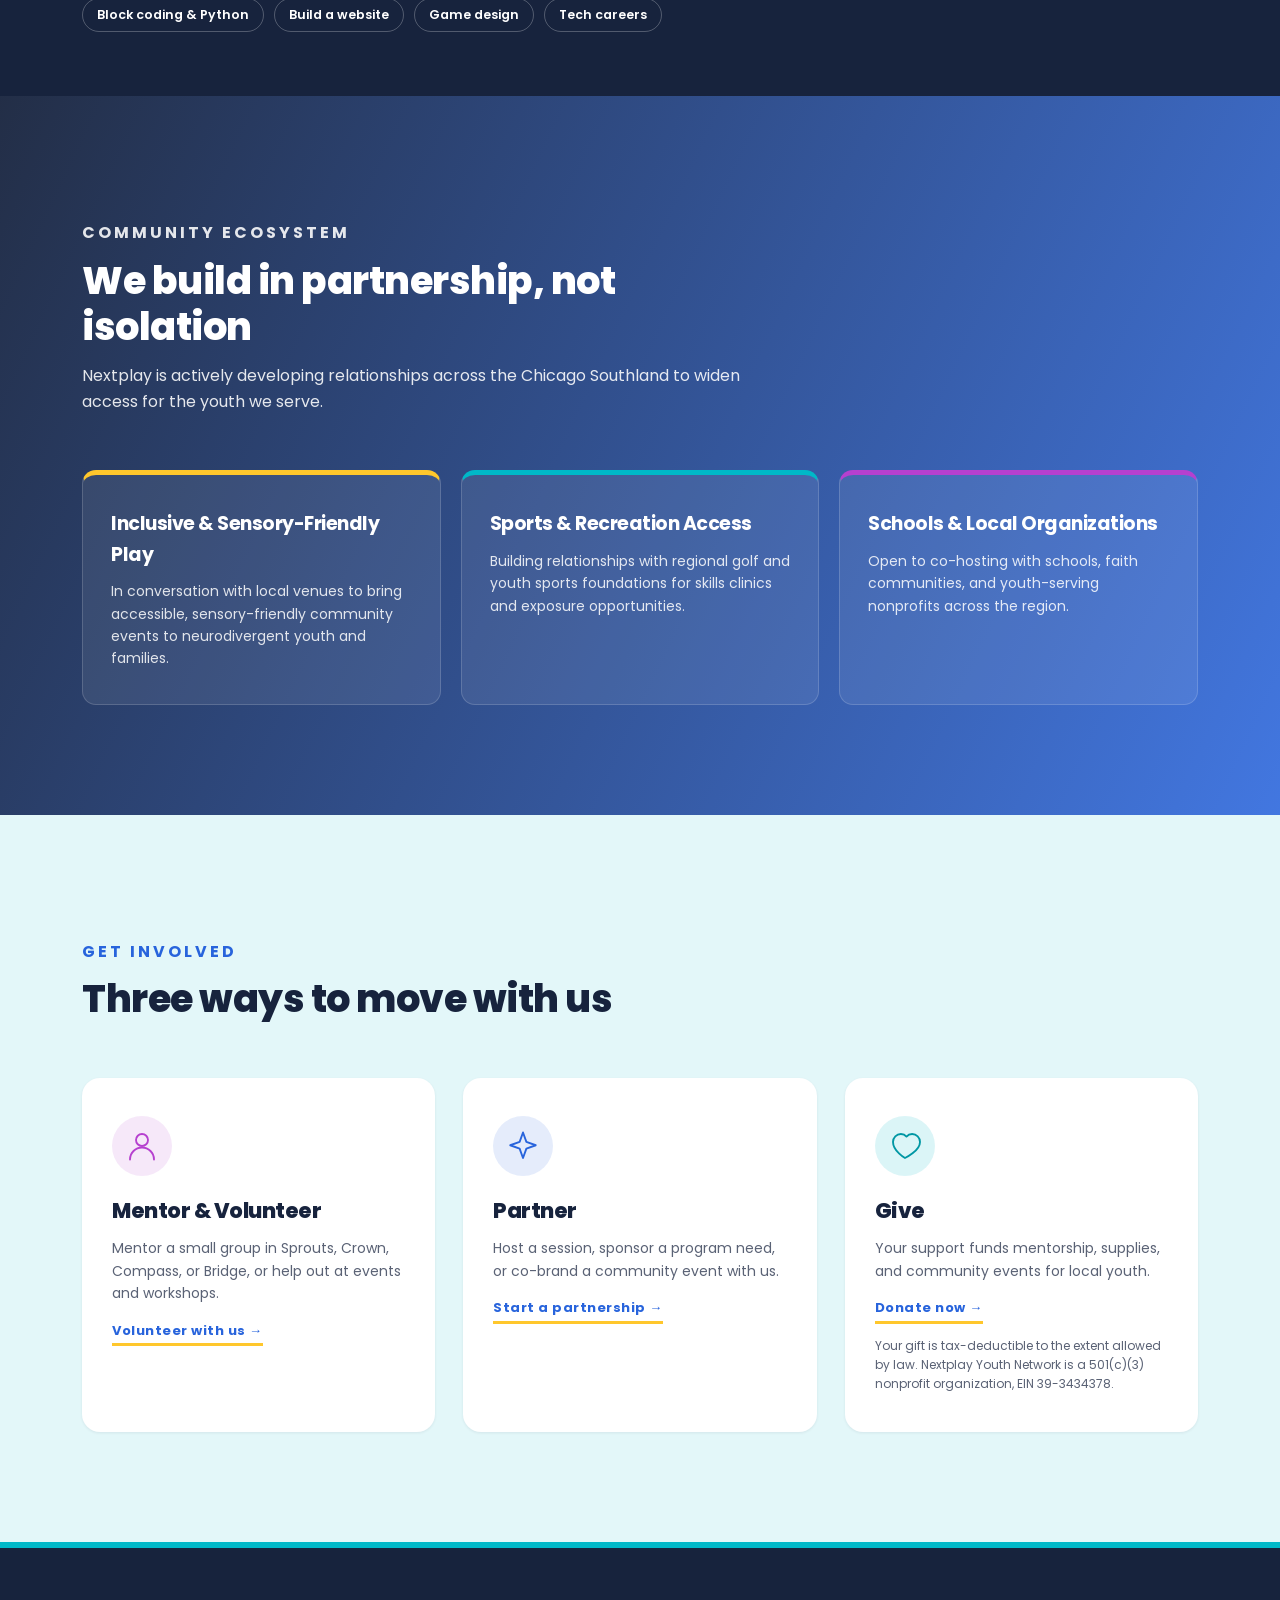
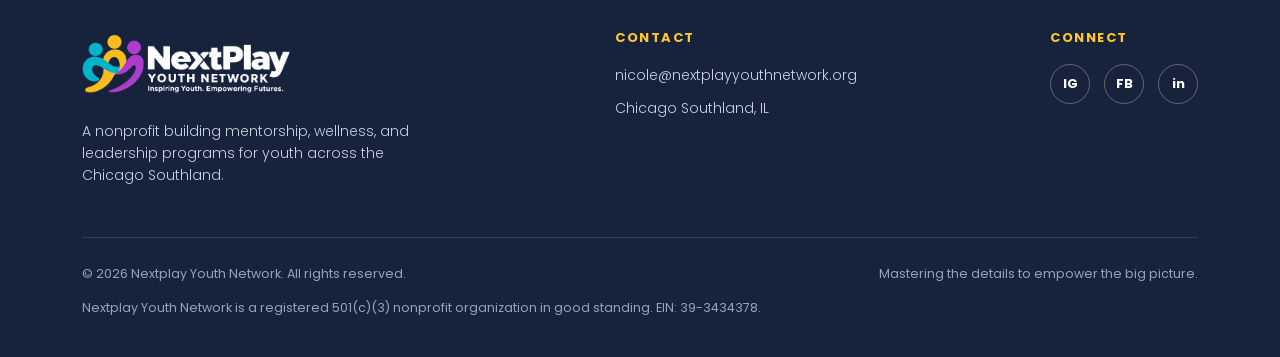
==== commit e0538351: "Add 501(c)(3) status and EIN to footers and donate buttons Co-Authored-By: Claude Opus 5.5 <noreply@" ====
--- a/index.html
+++ b/index.html
@@ -201,6 +201,8 @@
   .social-row a:hover{ background:var(--gold); border-color:var(--gold); color:var(--navy); transform:translateY(-3px); }
   .footer-bottom{ padding-top:26px; display:flex; justify-content:space-between; flex-wrap:wrap; gap:10px;}
   .footer-bottom p{ font-size:12.5px; color:#9AA3B8;}
+  .footer-legal{ font-size:12.5px; color:#9AA3B8; margin-top:14px;}
+  .involved-card .gift-note{ font-size:12px; margin-top:12px;}
 
 
   /* ---------- CODE LAB TEASER ---------- */
@@ -458,6 +460,7 @@
         <h3>Give</h3>
         <p>Your support funds mentorship, supplies, and community events for local youth.</p>
         <a href="donate.html" class="link">Donate now &rarr;</a>
+        <p class="gift-note">Your gift is tax-deductible to the extent allowed by law. Nextplay Youth Network is a 501(c)(3) nonprofit organization, EIN <span style="white-space:nowrap">39-3434378</span>.</p>
       </div>
     </div>
   </div>
@@ -488,6 +491,7 @@
       <p>&copy; 2026 Nextplay Youth Network. All rights reserved.</p>
       <p>Mastering the details to empower the big picture.</p>
     </div>
+    <p class="footer-legal">Nextplay Youth Network is a registered 501(c)(3) nonprofit organization in good standing. EIN: <span style="white-space:nowrap">39-3434378</span>.</p>
   </div>
 </footer>
 
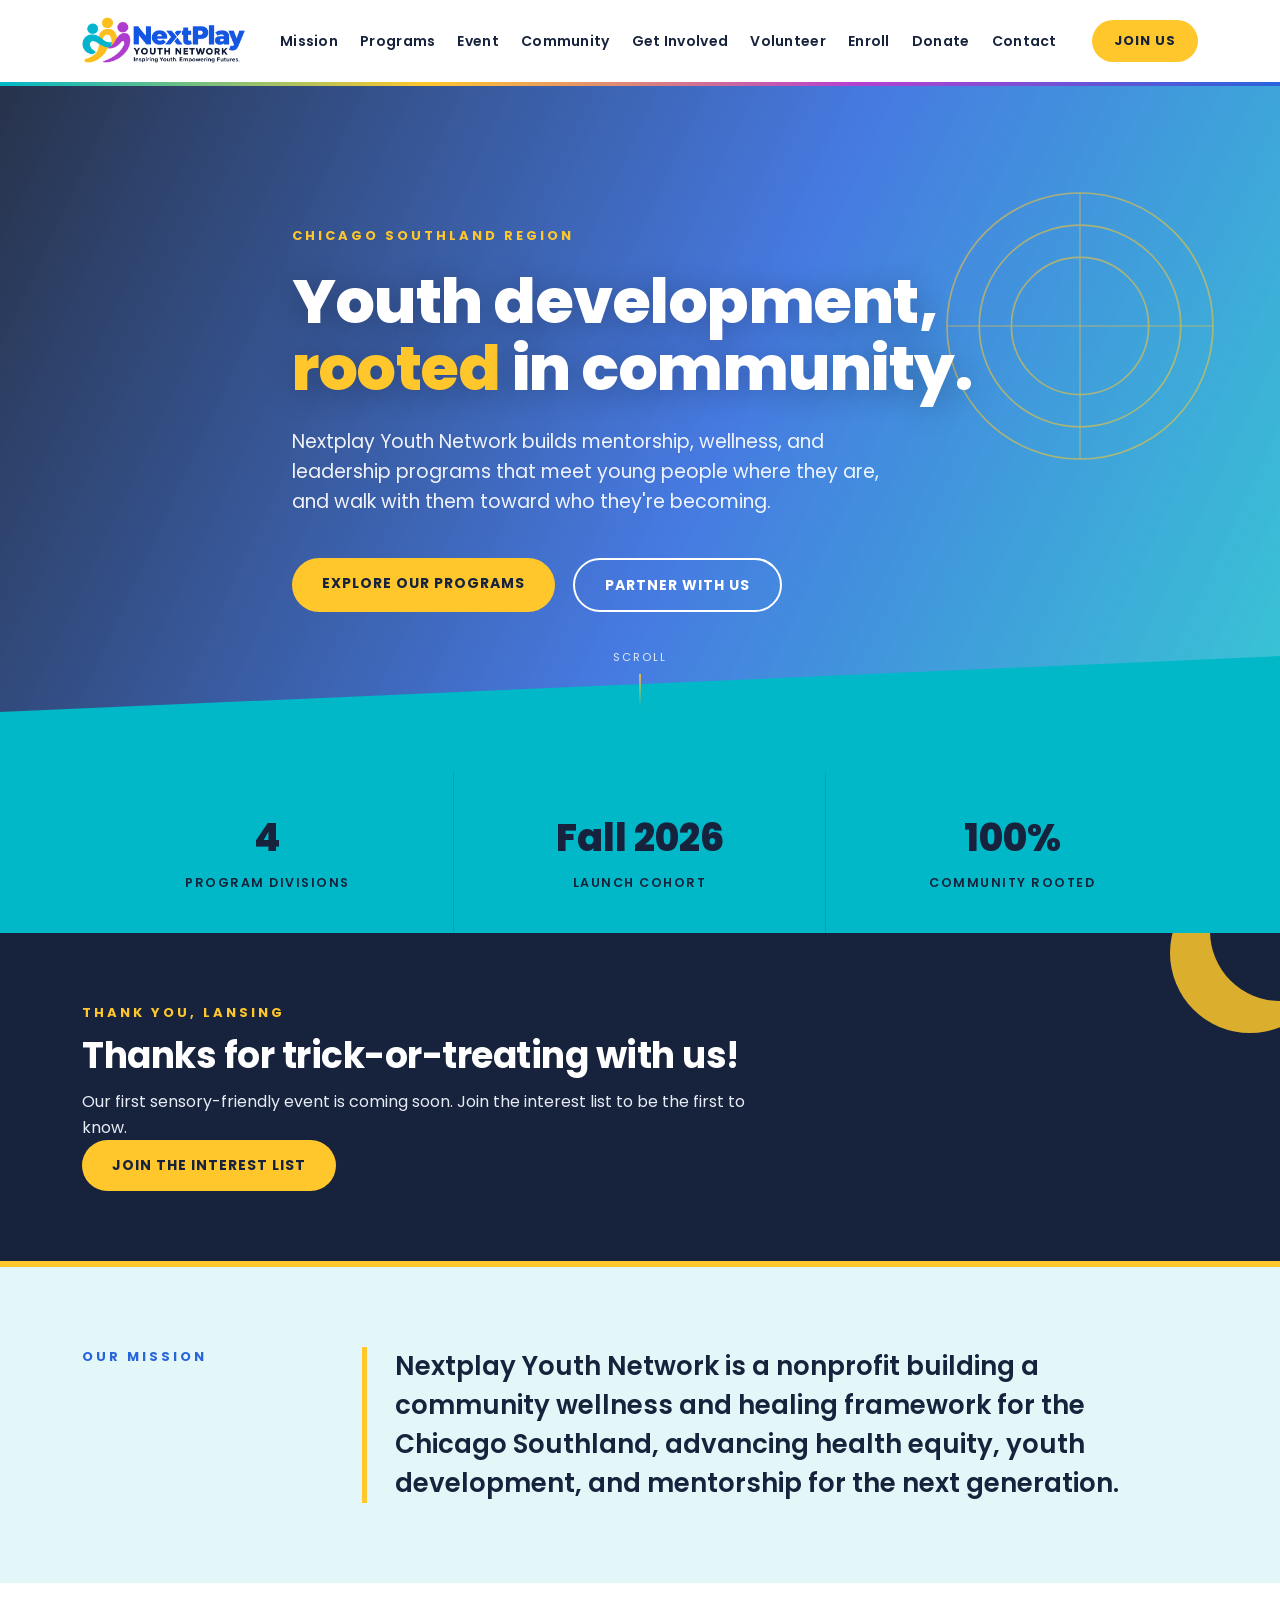
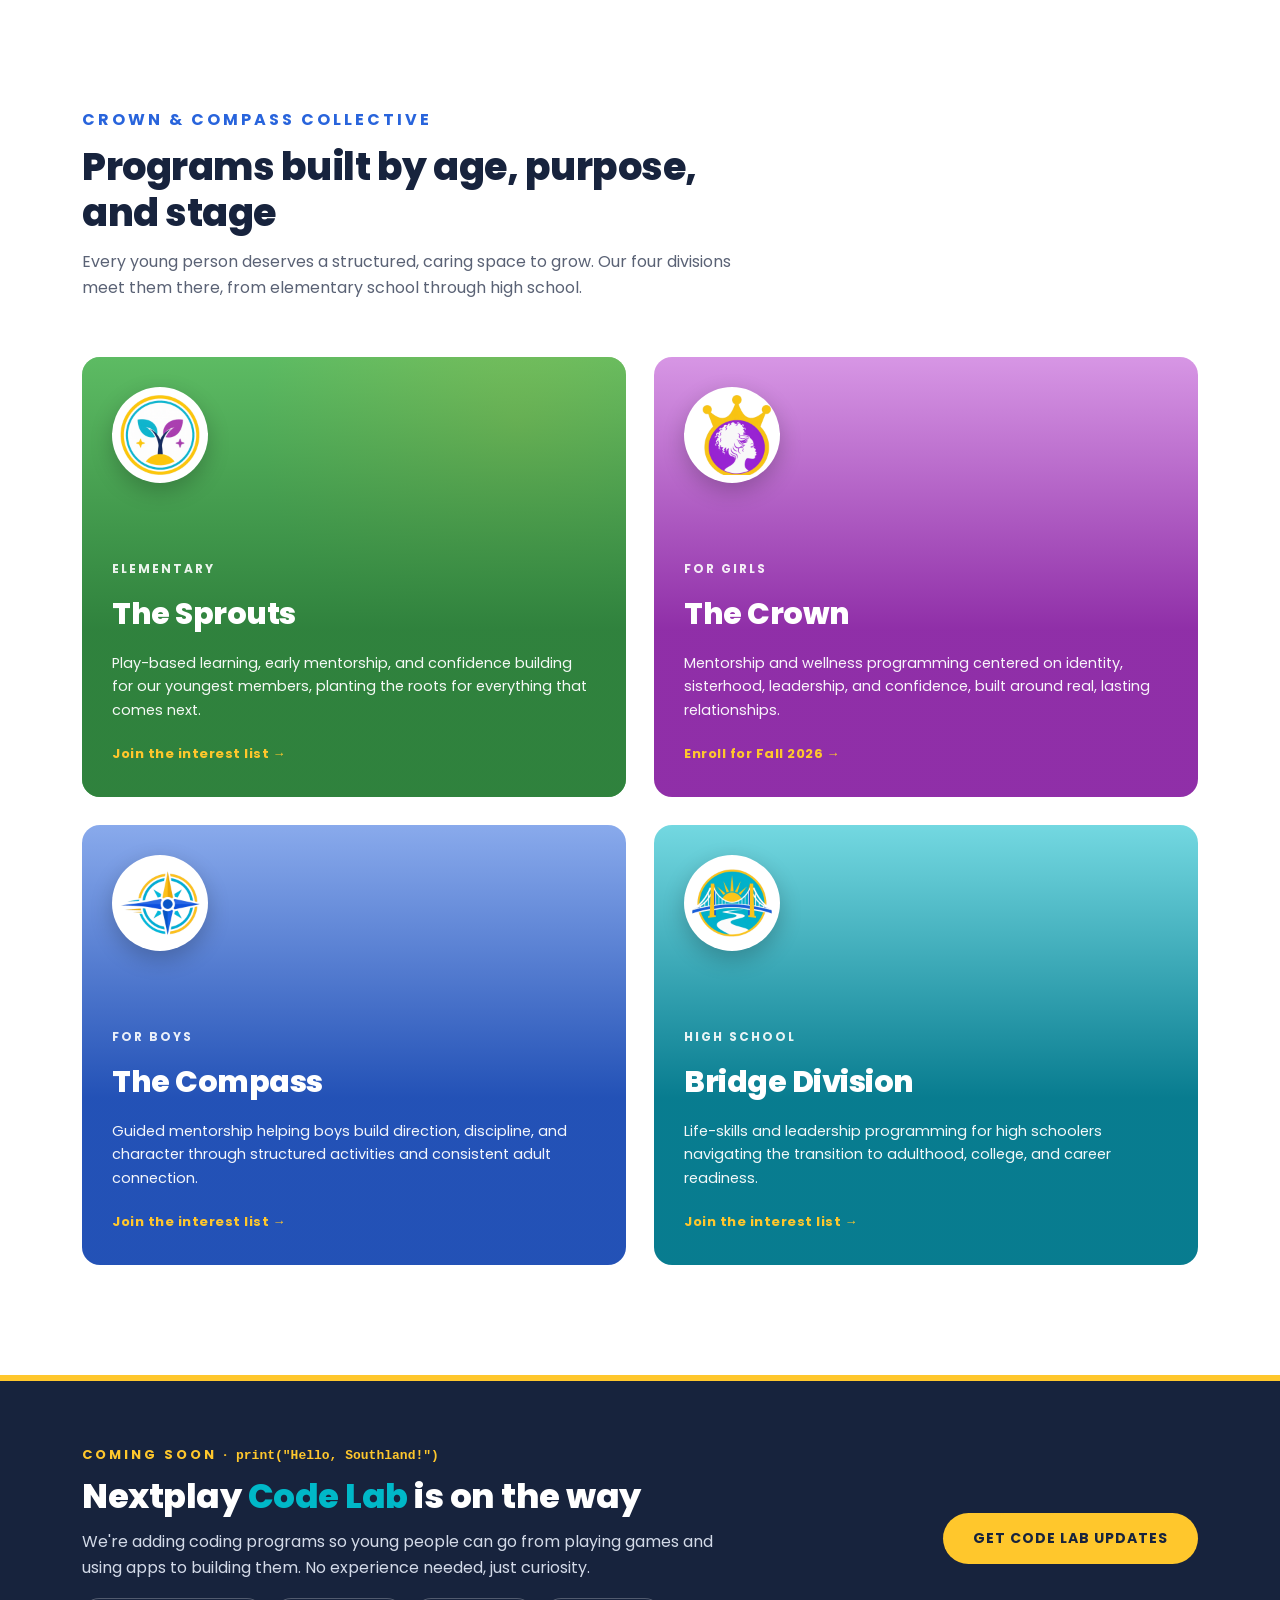
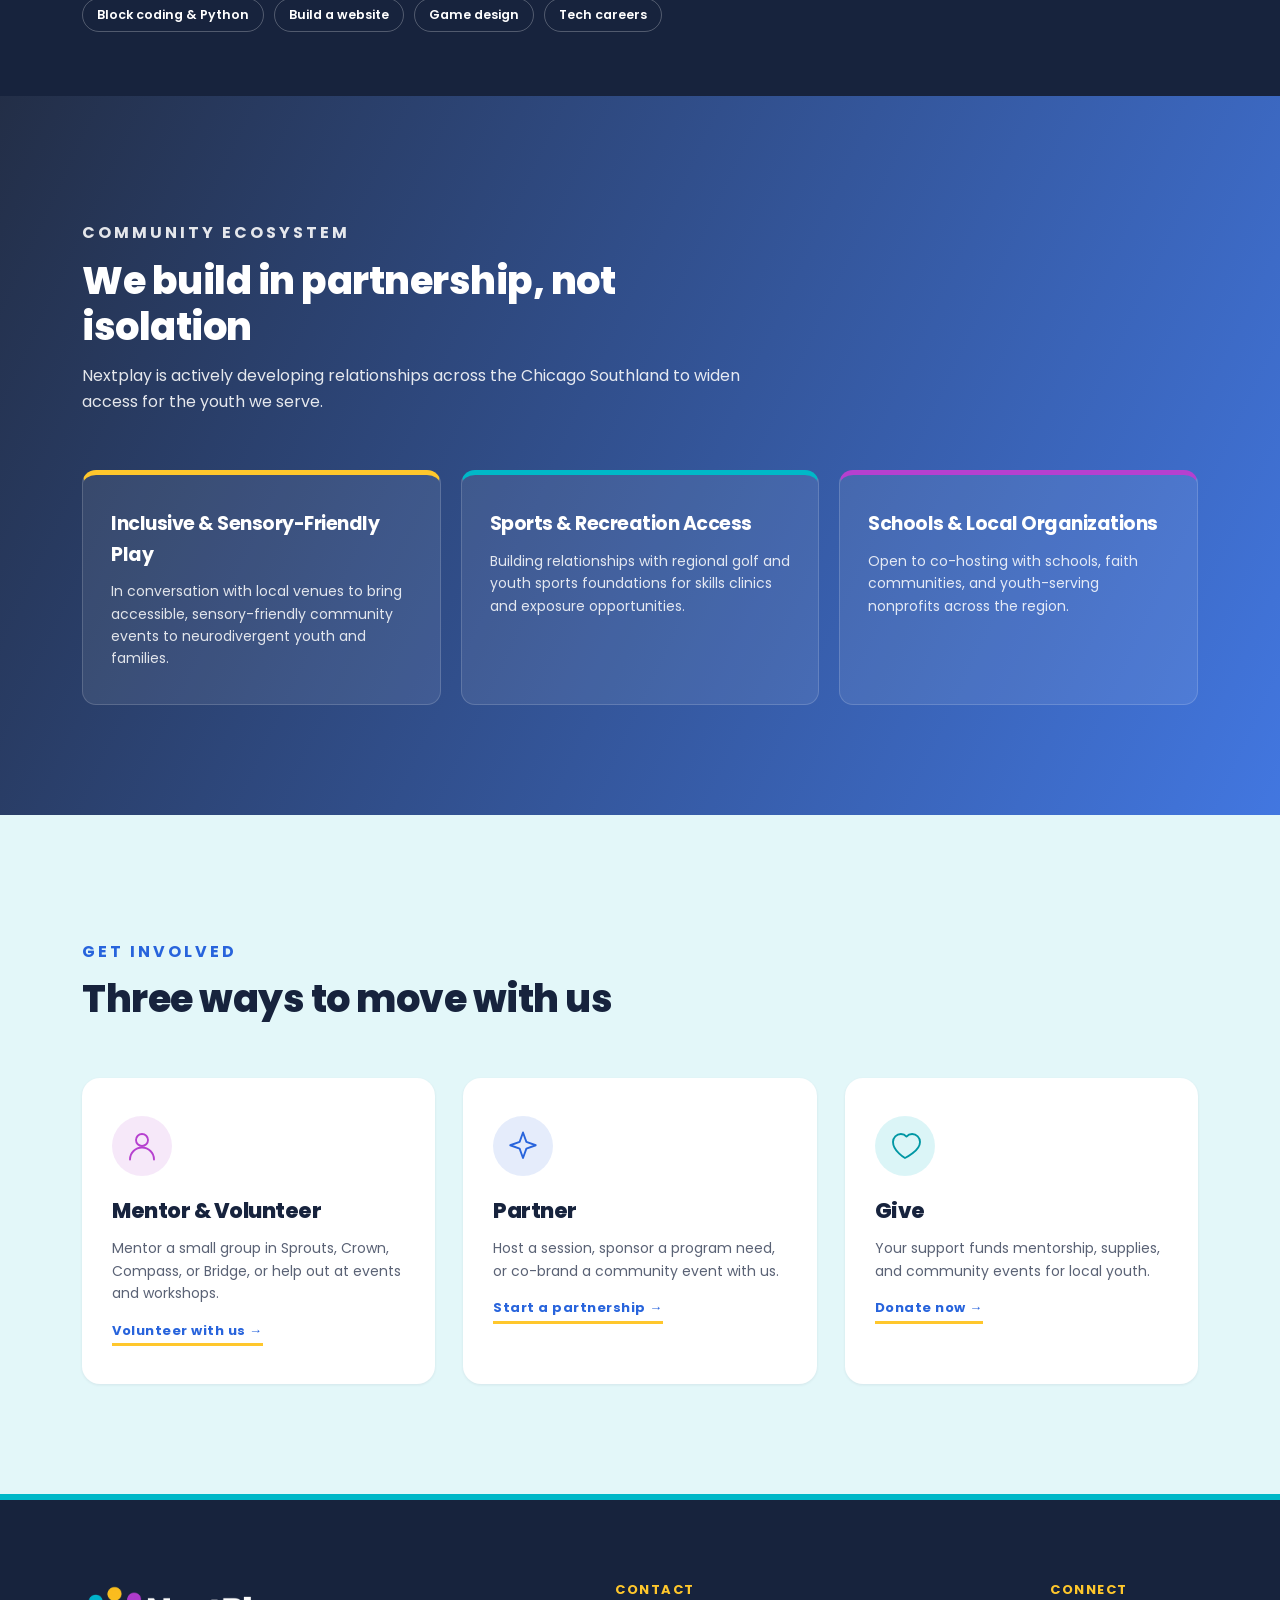
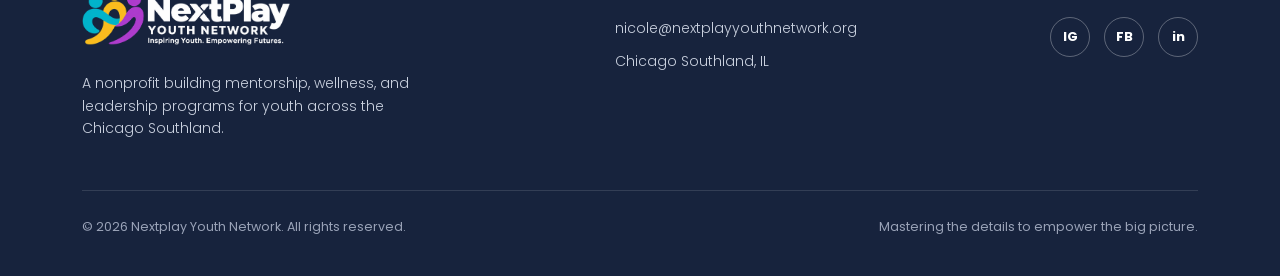
==== commit 6031d727: "site updates" ====
--- a/index.html
+++ b/index.html
@@ -201,8 +201,6 @@
   .social-row a:hover{ background:var(--gold); border-color:var(--gold); color:var(--navy); transform:translateY(-3px); }
   .footer-bottom{ padding-top:26px; display:flex; justify-content:space-between; flex-wrap:wrap; gap:10px;}
   .footer-bottom p{ font-size:12.5px; color:#9AA3B8;}
-  .footer-legal{ font-size:12.5px; color:#9AA3B8; margin-top:14px;}
-  .involved-card .gift-note{ font-size:12px; margin-top:12px;}
 
 
   /* ---------- CODE LAB TEASER ---------- */
@@ -460,7 +458,6 @@
         <h3>Give</h3>
         <p>Your support funds mentorship, supplies, and community events for local youth.</p>
         <a href="donate.html" class="link">Donate now &rarr;</a>
-        <p class="gift-note">Your gift is tax-deductible to the extent allowed by law. Nextplay Youth Network is a 501(c)(3) nonprofit organization, EIN <span style="white-space:nowrap">39-3434378</span>.</p>
       </div>
     </div>
   </div>
@@ -491,7 +488,6 @@
       <p>&copy; 2026 Nextplay Youth Network. All rights reserved.</p>
       <p>Mastering the details to empower the big picture.</p>
     </div>
-    <p class="footer-legal">Nextplay Youth Network is a registered 501(c)(3) nonprofit organization in good standing. EIN: <span style="white-space:nowrap">39-3434378</span>.</p>
   </div>
 </footer>
 
